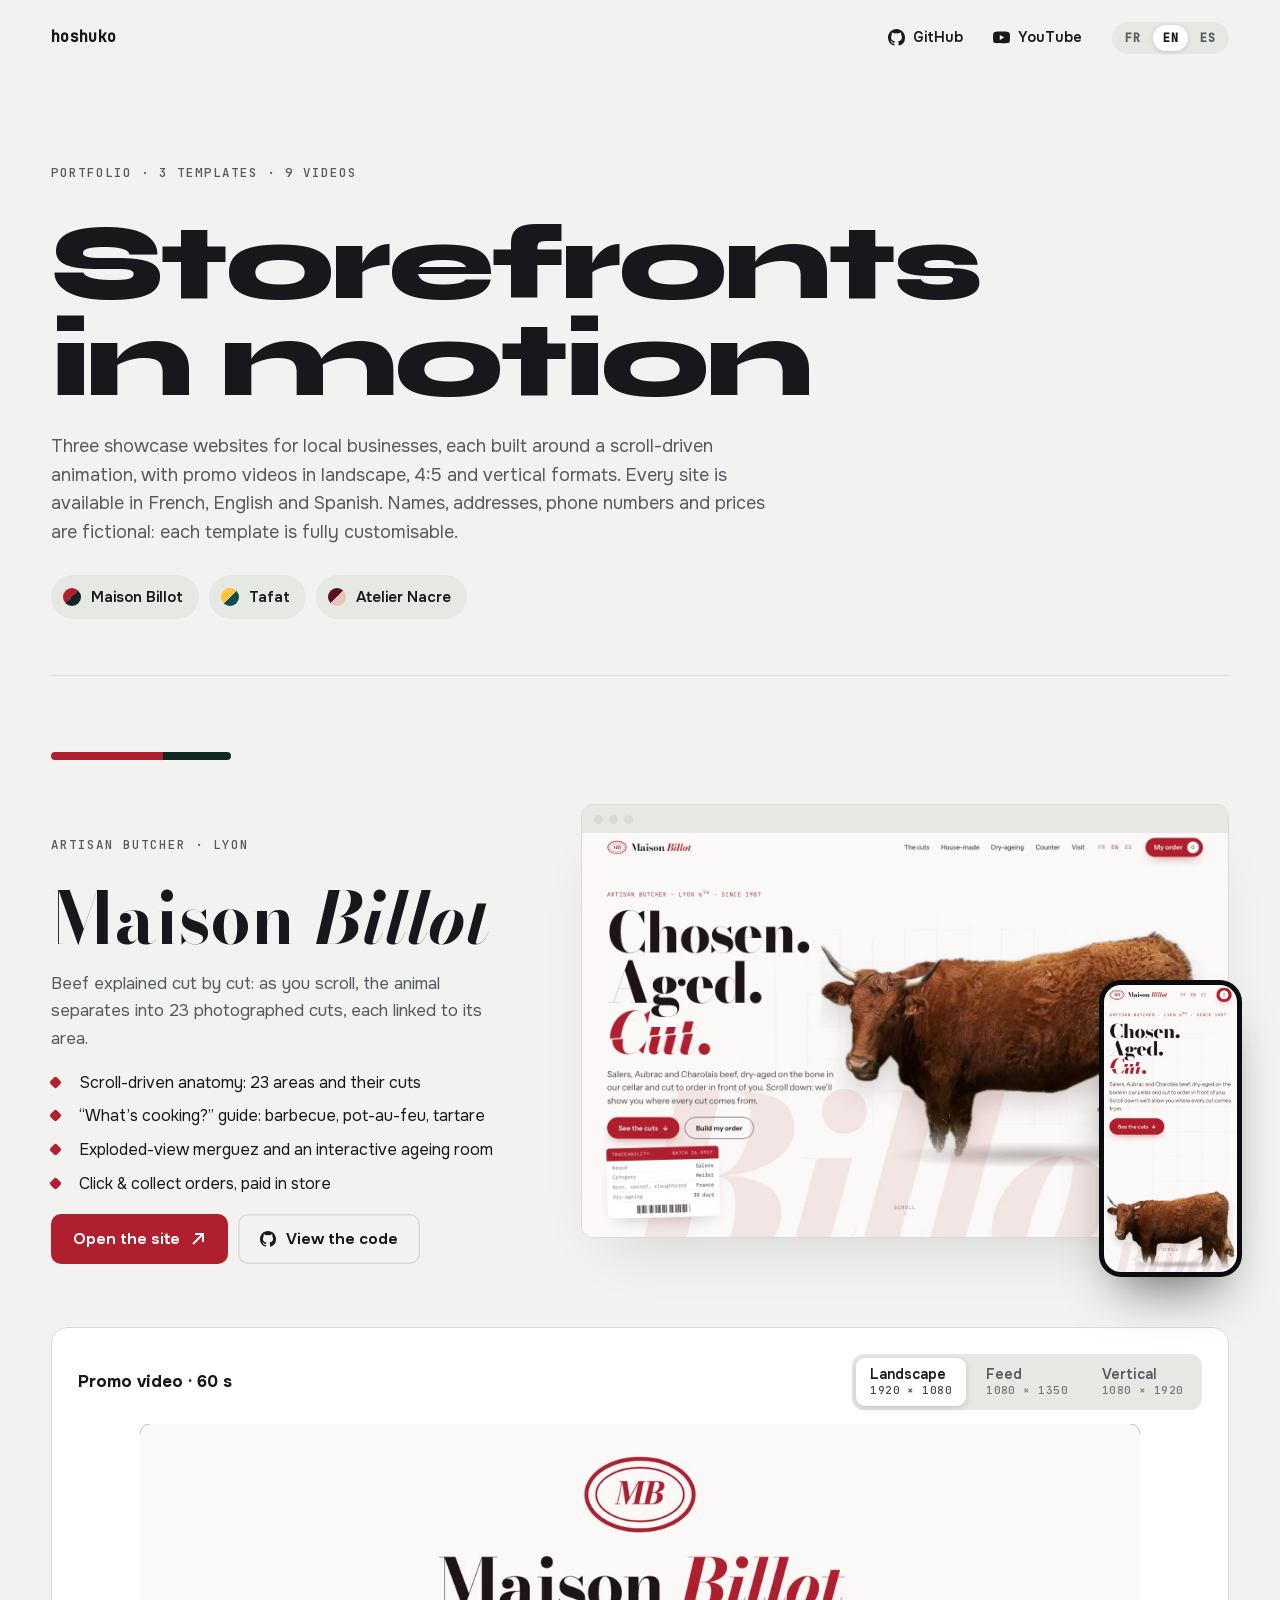
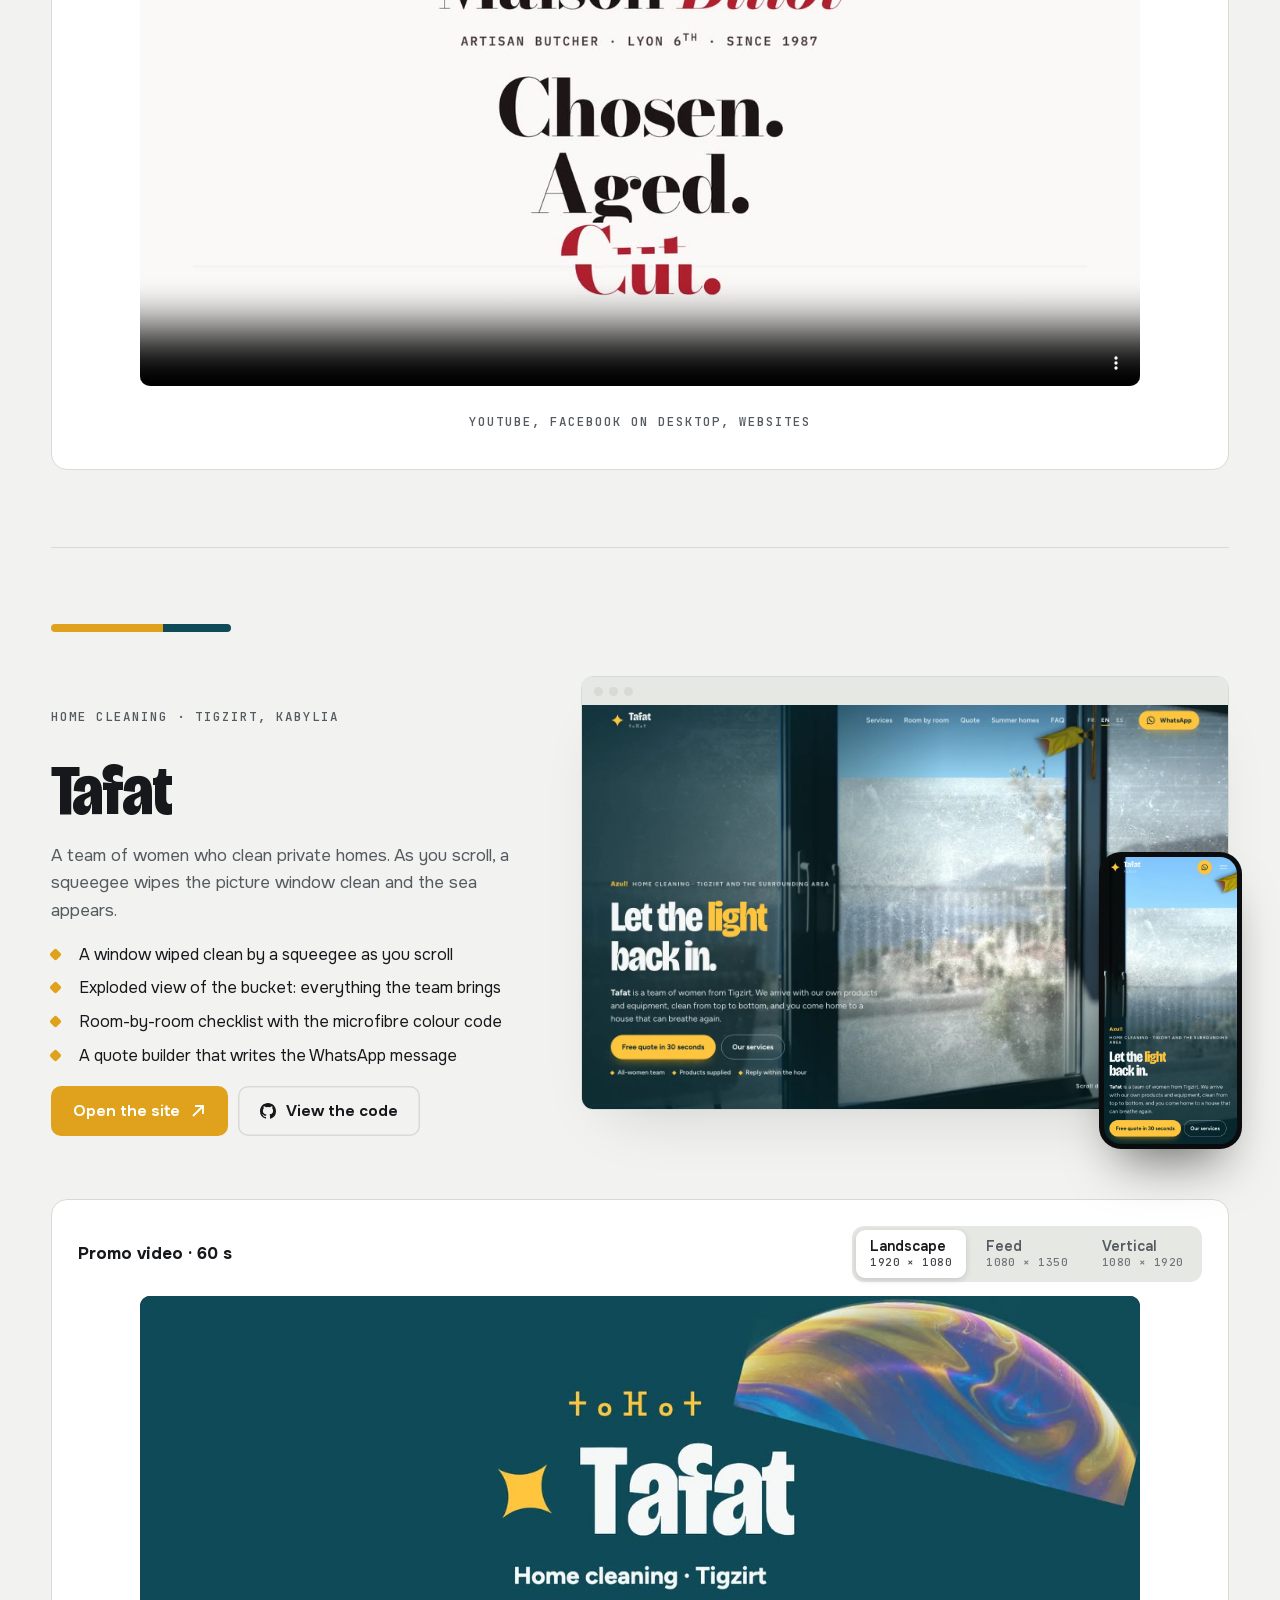
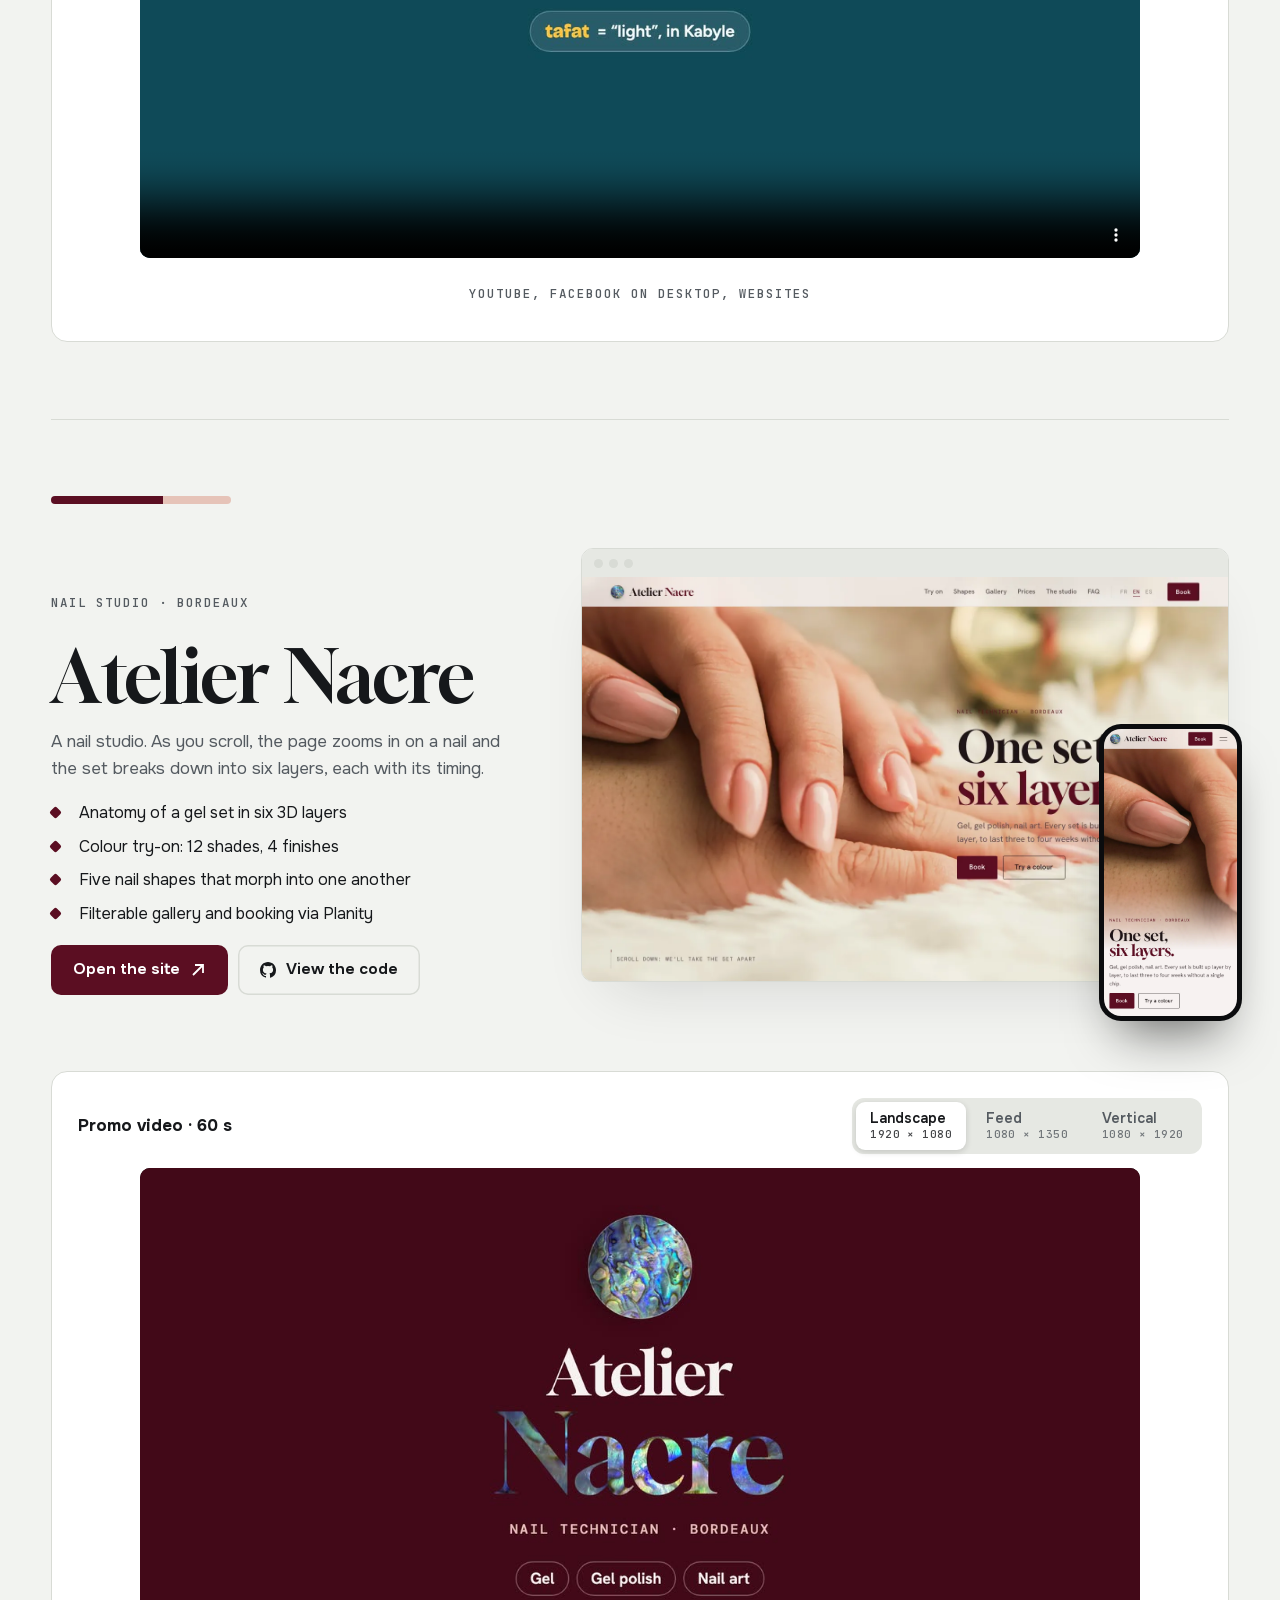
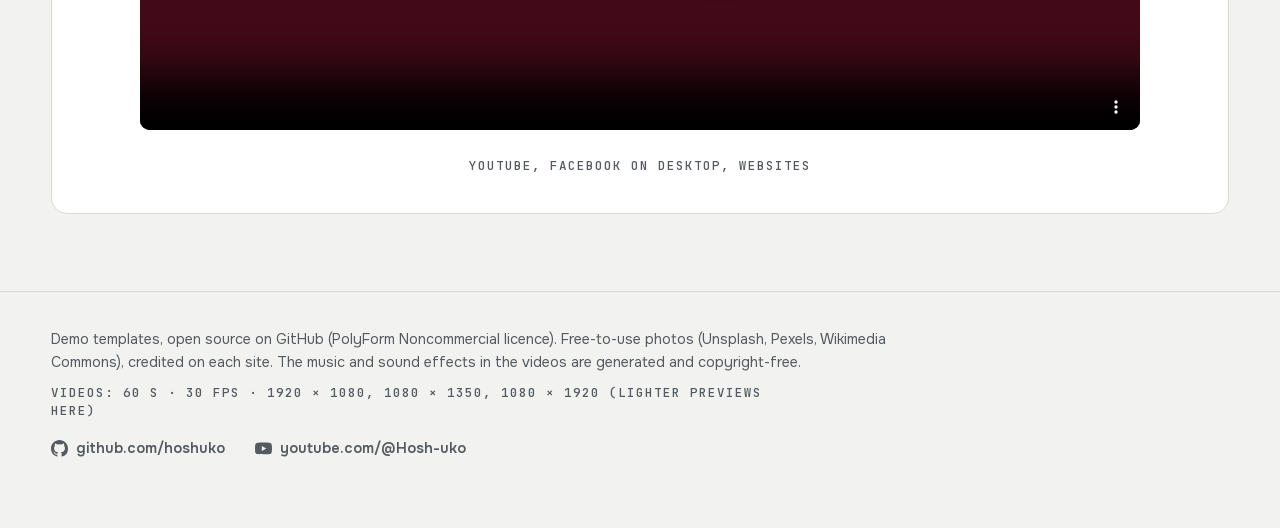
==== en.html @ bcc545f2 "Vitrines en mouvement : portfolio des trois maquettes et de leurs vidéos promo (FR, EN, ES)" ====
<!doctype html>
<html lang="en">
<head>
<meta charset="utf-8">
<meta name="viewport" content="width=device-width, initial-scale=1, viewport-fit=cover">
<meta http-equiv="Content-Security-Policy" content="default-src 'none'; script-src 'self'; style-src 'self' 'unsafe-inline'; img-src 'self' data:; font-src 'self'; media-src 'self'; connect-src 'none'; manifest-src 'self'; object-src 'none'; frame-src 'none'; worker-src 'none'; base-uri 'none'; form-action 'none'; upgrade-insecure-requests">
<meta name="referrer" content="same-origin">
<title>Storefronts in motion · Hoshuko</title>
<meta name="description" content="Three showcase website templates with scroll-driven animations, in French, English and Spanish, with their promo videos. Open source on GitHub.">
<meta name="theme-color" content="#F2F3F0">
<link rel="canonical" href="https://hoshuko.github.io/en.html">
<link rel="alternate" hreflang="fr" href="https://hoshuko.github.io/">
<link rel="alternate" hreflang="en" href="https://hoshuko.github.io/en.html">
<link rel="alternate" hreflang="es" href="https://hoshuko.github.io/es.html">
<link rel="alternate" hreflang="x-default" href="https://hoshuko.github.io/">
<meta property="og:type" content="website">
<meta property="og:site_name" content="Hoshuko">
<meta property="og:title" content="Storefronts in motion · Hoshuko">
<meta property="og:description" content="Three showcase website templates with scroll-driven animations, in French, English and Spanish, with their promo videos. Open source on GitHub.">
<meta property="og:url" content="https://hoshuko.github.io/en.html">
<meta property="og:image" content="https://hoshuko.github.io/assets/img/og-en.jpg">
<meta property="og:image:width" content="1200">
<meta property="og:image:height" content="630">
<meta property="og:locale" content="en_GB">
<meta name="twitter:card" content="summary_large_image">
<link rel="icon" href="assets/img/favicon.svg" type="image/svg+xml">
<link rel="preload" href="assets/fonts/syne-normal-latin.woff2" as="font" type="font/woff2" crossorigin>
<link rel="preload" href="assets/fonts/onest-normal-latin.woff2" as="font" type="font/woff2" crossorigin>
<link rel="stylesheet" href="assets/css/style.css">
</head>
<body>
<header class="bar wrap">
  <a class="me" href="en.html" aria-label="Hoshuko">hoshuko</a>
  <nav class="bar-links" aria-label="Links">
    <a href="https://github.com/hoshuko" rel="noopener noreferrer"><svg viewBox="0 0 16 16" aria-hidden="true"><path fill="currentColor" d="M8 0C3.58 0 0 3.58 0 8a8 8 0 0 0 5.47 7.59c.4.07.55-.17.55-.38v-1.33c-2.23.48-2.7-1.07-2.7-1.07-.36-.93-.89-1.17-.89-1.17-.73-.5.05-.49.05-.49.8.06 1.23.83 1.23.83.72 1.22 1.87.87 2.33.66.07-.52.28-.87.5-1.07-1.78-.2-3.64-.89-3.64-3.95 0-.87.31-1.59.82-2.15-.08-.2-.36-1.02.08-2.12 0 0 .67-.21 2.2.82a7.6 7.6 0 0 1 4 0c1.53-1.04 2.2-.82 2.2-.82.44 1.1.16 1.92.08 2.12.51.56.82 1.27.82 2.15 0 3.07-1.87 3.75-3.65 3.95.29.25.54.73.54 1.48v2.2c0 .21.15.46.55.38A8 8 0 0 0 16 8c0-4.42-3.58-8-8-8z"/></svg><span>GitHub</span></a>
    <a href="https://www.youtube.com/@Hosh-uko" rel="noopener noreferrer"><svg viewBox="0 0 24 24" aria-hidden="true"><path fill="currentColor" d="M23.5 6.2a3 3 0 0 0-2.1-2.1C19.5 3.6 12 3.6 12 3.6s-7.5 0-9.4.5A3 3 0 0 0 .5 6.2 31 31 0 0 0 0 12a31 31 0 0 0 .5 5.8 3 3 0 0 0 2.1 2.1c1.9.5 9.4.5 9.4.5s7.5 0 9.4-.5a3 3 0 0 0 2.1-2.1A31 31 0 0 0 24 12a31 31 0 0 0-.5-5.8zM9.6 15.6V8.4l6.3 3.6-6.3 3.6z"/></svg><span>YouTube</span></a>
  </nav>
  <nav class="lang-switch" aria-label="Language"><a href="./" hreflang="fr" lang="fr">FR</a><a href="en.html" hreflang="en" lang="en" aria-current="page">EN</a><a href="es.html" hreflang="es" lang="es">ES</a></nav>
</header>

<header class="wrap top">
  <p class="kicker">Portfolio · 3 templates · 9 videos</p>
  <h1>Storefronts in motion</h1>
  <p class="intro">Three showcase websites for local businesses, each built around a scroll-driven animation, with promo videos in landscape, 4:5 and vertical formats. Every site is available in French, English and Spanish. Names, addresses, phone numbers and prices are fictional: each template is fully customisable.</p>
  <nav class="jump" aria-label="Jump to a template">
    <a href="#billot" style="--a:#B01F2E;--b:#0F2922"><i aria-hidden="true"></i>Maison Billot</a>
    <a href="#tafat" style="--a:#FFC53D;--b:#0E4A57"><i aria-hidden="true"></i>Tafat</a>
    <a href="#nacre" style="--a:#5B0E22;--b:#E6C3B8"><i aria-hidden="true"></i>Atelier Nacre</a>
  </nav>
</header>

<main class="wrap">
  <article class="proj" id="billot" data-lang="en" style="--a:#B01F2E;--b:#0F2922" aria-labelledby="h-billot">
    <div class="band" aria-hidden="true"></div>
    <div class="proj-grid">
      <div class="proj-text">
        <p class="meta">Artisan butcher · Lyon</p>
        <h2 class="t-billot" id="h-billot"><span>Maison</span> Billot</h2>
        <p class="pitch">Beef explained cut by cut: as you scroll, the animal separates into 23 photographed cuts, each linked to its area.</p>
        <ul class="feats"><li>Scroll-driven anatomy: 23 areas and their cuts</li><li>“What’s cooking?” guide: barbecue, pot-au-feu, tartare</li><li>Exploded-view merguez and an interactive ageing room</li><li>Click &amp; collect orders, paid in store</li></ul>
        <div class="ctas">
          <a class="btn" href="maison-billot/en.html">Open the site <svg viewBox="0 0 16 16" fill="none" stroke="currentColor" stroke-width="1.8" aria-hidden="true"><path d="M5 3h8v8M13 3 3 13"/></svg></a>
          <a class="btn btn-ghost" href="https://github.com/hoshuko/maison-billot" rel="noopener noreferrer"><svg viewBox="0 0 16 16" aria-hidden="true"><path fill="currentColor" d="M8 0C3.58 0 0 3.58 0 8a8 8 0 0 0 5.47 7.59c.4.07.55-.17.55-.38v-1.33c-2.23.48-2.7-1.07-2.7-1.07-.36-.93-.89-1.17-.89-1.17-.73-.5.05-.49.05-.49.8.06 1.23.83 1.23.83.72 1.22 1.87.87 2.33.66.07-.52.28-.87.5-1.07-1.78-.2-3.64-.89-3.64-3.95 0-.87.31-1.59.82-2.15-.08-.2-.36-1.02.08-2.12 0 0 .67-.21 2.2.82a7.6 7.6 0 0 1 4 0c1.53-1.04 2.2-.82 2.2-.82.44 1.1.16 1.92.08 2.12.51.56.82 1.27.82 2.15 0 3.07-1.87 3.75-3.65 3.95.29.25.54.73.54 1.48v2.2c0 .21.15.46.55.38A8 8 0 0 0 16 8c0-4.42-3.58-8-8-8z"/></svg>View the code</a>
        </div>
      </div>
      <figure class="devices" aria-label="The site on desktop and mobile">
        <div class="browser"><div class="bar-dots" aria-hidden="true"><i></i><i></i><i></i></div><img src="assets/shots/billot-desktop-en.webp" alt="Maison Billot on desktop" loading="lazy" decoding="async" width="1440" height="900"></div>
        <div class="phone"><img src="assets/shots/billot-mobile-en.webp" alt="Maison Billot on mobile" loading="lazy" decoding="async" width="780" height="1688"></div>
      </figure>
    </div>
    <section class="video" aria-label="Promo video · 60 s">
      <div class="vhead"><b>Promo video · 60 s</b>
        <div class="vtabs" role="tablist" aria-label="Video format"><button type="button" role="tab" id="tab-billot-169" aria-selected="true" data-f="169" data-note="YouTube, Facebook on desktop, websites" data-label="Promo video for Maison Billot, landscape format">Landscape<small>1920 × 1080</small></button><button type="button" role="tab" id="tab-billot-45" aria-selected="false" data-f="45" data-note="Facebook and Instagram feeds" data-label="Promo video for Maison Billot, feed format">Feed<small>1080 × 1350</small></button><button type="button" role="tab" id="tab-billot-916" aria-selected="false" data-f="916" data-note="Reels, Stories, WhatsApp Status" data-label="Promo video for Maison Billot, vertical format">Vertical<small>1080 × 1920</small></button></div>
      </div>
      <div class="vbox" data-f="169"><video controls playsinline preload="none" poster="assets/video/billot-169-en.jpg" src="assets/video/billot-169-en.mp4" aria-label="Promo video for Maison Billot, landscape format"></video></div>
      <p class="vnote">YouTube, Facebook on desktop, websites</p>
    </section>
  </article>
  <article class="proj" id="tafat" data-lang="en" style="--a:#E0A21C;--b:#0E4A57" aria-labelledby="h-tafat">
    <div class="band" aria-hidden="true"></div>
    <div class="proj-grid">
      <div class="proj-text">
        <p class="meta">Home cleaning · Tigzirt, Kabylia</p>
        <h2 class="t-tafat" id="h-tafat">Tafat</h2>
        <p class="pitch">A team of women who clean private homes. As you scroll, a squeegee wipes the picture window clean and the sea appears.</p>
        <ul class="feats"><li>A window wiped clean by a squeegee as you scroll</li><li>Exploded view of the bucket: everything the team brings</li><li>Room-by-room checklist with the microfibre colour code</li><li>A quote builder that writes the WhatsApp message</li></ul>
        <div class="ctas">
          <a class="btn" href="tafat/en.html">Open the site <svg viewBox="0 0 16 16" fill="none" stroke="currentColor" stroke-width="1.8" aria-hidden="true"><path d="M5 3h8v8M13 3 3 13"/></svg></a>
          <a class="btn btn-ghost" href="https://github.com/hoshuko/tafat" rel="noopener noreferrer"><svg viewBox="0 0 16 16" aria-hidden="true"><path fill="currentColor" d="M8 0C3.58 0 0 3.58 0 8a8 8 0 0 0 5.47 7.59c.4.07.55-.17.55-.38v-1.33c-2.23.48-2.7-1.07-2.7-1.07-.36-.93-.89-1.17-.89-1.17-.73-.5.05-.49.05-.49.8.06 1.23.83 1.23.83.72 1.22 1.87.87 2.33.66.07-.52.28-.87.5-1.07-1.78-.2-3.64-.89-3.64-3.95 0-.87.31-1.59.82-2.15-.08-.2-.36-1.02.08-2.12 0 0 .67-.21 2.2.82a7.6 7.6 0 0 1 4 0c1.53-1.04 2.2-.82 2.2-.82.44 1.1.16 1.92.08 2.12.51.56.82 1.27.82 2.15 0 3.07-1.87 3.75-3.65 3.95.29.25.54.73.54 1.48v2.2c0 .21.15.46.55.38A8 8 0 0 0 16 8c0-4.42-3.58-8-8-8z"/></svg>View the code</a>
        </div>
      </div>
      <figure class="devices" aria-label="The site on desktop and mobile">
        <div class="browser"><div class="bar-dots" aria-hidden="true"><i></i><i></i><i></i></div><img src="assets/shots/tafat-desktop-en.webp" alt="Tafat on desktop" loading="lazy" decoding="async" width="1440" height="900"></div>
        <div class="phone"><img src="assets/shots/tafat-mobile-en.webp" alt="Tafat on mobile" loading="lazy" decoding="async" width="780" height="1688"></div>
      </figure>
    </div>
    <section class="video" aria-label="Promo video · 60 s">
      <div class="vhead"><b>Promo video · 60 s</b>
        <div class="vtabs" role="tablist" aria-label="Video format"><button type="button" role="tab" id="tab-tafat-169" aria-selected="true" data-f="169" data-note="YouTube, Facebook on desktop, websites" data-label="Promo video for Tafat, landscape format">Landscape<small>1920 × 1080</small></button><button type="button" role="tab" id="tab-tafat-45" aria-selected="false" data-f="45" data-note="Facebook and Instagram feeds" data-label="Promo video for Tafat, feed format">Feed<small>1080 × 1350</small></button><button type="button" role="tab" id="tab-tafat-916" aria-selected="false" data-f="916" data-note="Reels, Stories, WhatsApp Status" data-label="Promo video for Tafat, vertical format">Vertical<small>1080 × 1920</small></button></div>
      </div>
      <div class="vbox" data-f="169"><video controls playsinline preload="none" poster="assets/video/tafat-169-en.jpg" src="assets/video/tafat-169-en.mp4" aria-label="Promo video for Tafat, landscape format"></video></div>
      <p class="vnote">YouTube, Facebook on desktop, websites</p>
    </section>
  </article>
  <article class="proj" id="nacre" data-lang="en" style="--a:#5B0E22;--b:#E6C3B8" aria-labelledby="h-nacre">
    <div class="band" aria-hidden="true"></div>
    <div class="proj-grid">
      <div class="proj-text">
        <p class="meta">Nail studio · Bordeaux</p>
        <h2 class="t-nacre" id="h-nacre">Atelier Nacre</h2>
        <p class="pitch">A nail studio. As you scroll, the page zooms in on a nail and the set breaks down into six layers, each with its timing.</p>
        <ul class="feats"><li>Anatomy of a gel set in six 3D layers</li><li>Colour try-on: 12 shades, 4 finishes</li><li>Five nail shapes that morph into one another</li><li>Filterable gallery and booking via Planity</li></ul>
        <div class="ctas">
          <a class="btn" href="atelier-nacre/en.html">Open the site <svg viewBox="0 0 16 16" fill="none" stroke="currentColor" stroke-width="1.8" aria-hidden="true"><path d="M5 3h8v8M13 3 3 13"/></svg></a>
          <a class="btn btn-ghost" href="https://github.com/hoshuko/atelier-nacre" rel="noopener noreferrer"><svg viewBox="0 0 16 16" aria-hidden="true"><path fill="currentColor" d="M8 0C3.58 0 0 3.58 0 8a8 8 0 0 0 5.47 7.59c.4.07.55-.17.55-.38v-1.33c-2.23.48-2.7-1.07-2.7-1.07-.36-.93-.89-1.17-.89-1.17-.73-.5.05-.49.05-.49.8.06 1.23.83 1.23.83.72 1.22 1.87.87 2.33.66.07-.52.28-.87.5-1.07-1.78-.2-3.64-.89-3.64-3.95 0-.87.31-1.59.82-2.15-.08-.2-.36-1.02.08-2.12 0 0 .67-.21 2.2.82a7.6 7.6 0 0 1 4 0c1.53-1.04 2.2-.82 2.2-.82.44 1.1.16 1.92.08 2.12.51.56.82 1.27.82 2.15 0 3.07-1.87 3.75-3.65 3.95.29.25.54.73.54 1.48v2.2c0 .21.15.46.55.38A8 8 0 0 0 16 8c0-4.42-3.58-8-8-8z"/></svg>View the code</a>
        </div>
      </div>
      <figure class="devices" aria-label="The site on desktop and mobile">
        <div class="browser"><div class="bar-dots" aria-hidden="true"><i></i><i></i><i></i></div><img src="assets/shots/nacre-desktop-en.webp" alt="Atelier Nacre on desktop" loading="lazy" decoding="async" width="1440" height="900"></div>
        <div class="phone"><img src="assets/shots/nacre-mobile-en.webp" alt="Atelier Nacre on mobile" loading="lazy" decoding="async" width="780" height="1688"></div>
      </figure>
    </div>
    <section class="video" aria-label="Promo video · 60 s">
      <div class="vhead"><b>Promo video · 60 s</b>
        <div class="vtabs" role="tablist" aria-label="Video format"><button type="button" role="tab" id="tab-nacre-169" aria-selected="true" data-f="169" data-note="YouTube, Facebook on desktop, websites" data-label="Promo video for Atelier Nacre, landscape format">Landscape<small>1920 × 1080</small></button><button type="button" role="tab" id="tab-nacre-45" aria-selected="false" data-f="45" data-note="Facebook and Instagram feeds" data-label="Promo video for Atelier Nacre, feed format">Feed<small>1080 × 1350</small></button><button type="button" role="tab" id="tab-nacre-916" aria-selected="false" data-f="916" data-note="Reels, Stories, WhatsApp Status" data-label="Promo video for Atelier Nacre, vertical format">Vertical<small>1080 × 1920</small></button></div>
      </div>
      <div class="vbox" data-f="169"><video controls playsinline preload="none" poster="assets/video/nacre-169-en.jpg" src="assets/video/nacre-169-en.mp4" aria-label="Promo video for Atelier Nacre, landscape format"></video></div>
      <p class="vnote">YouTube, Facebook on desktop, websites</p>
    </section>
  </article>
</main>

<footer class="wrap">
  <p>Demo templates, open source on GitHub (PolyForm Noncommercial licence). Free-to-use photos (Unsplash, Pexels, Wikimedia Commons), credited on each site. The music and sound effects in the videos are generated and copyright-free.</p>
  <p class="spec">Videos: 60 s · 30 fps · 1920 × 1080, 1080 × 1350, 1080 × 1920 (lighter previews here)</p>
  <p class="foot-links"><a href="https://github.com/hoshuko" rel="noopener noreferrer"><svg viewBox="0 0 16 16" aria-hidden="true"><path fill="currentColor" d="M8 0C3.58 0 0 3.58 0 8a8 8 0 0 0 5.47 7.59c.4.07.55-.17.55-.38v-1.33c-2.23.48-2.7-1.07-2.7-1.07-.36-.93-.89-1.17-.89-1.17-.73-.5.05-.49.05-.49.8.06 1.23.83 1.23.83.72 1.22 1.87.87 2.33.66.07-.52.28-.87.5-1.07-1.78-.2-3.64-.89-3.64-3.95 0-.87.31-1.59.82-2.15-.08-.2-.36-1.02.08-2.12 0 0 .67-.21 2.2.82a7.6 7.6 0 0 1 4 0c1.53-1.04 2.2-.82 2.2-.82.44 1.1.16 1.92.08 2.12.51.56.82 1.27.82 2.15 0 3.07-1.87 3.75-3.65 3.95.29.25.54.73.54 1.48v2.2c0 .21.15.46.55.38A8 8 0 0 0 16 8c0-4.42-3.58-8-8-8z"/></svg>github.com/hoshuko</a><a href="https://www.youtube.com/@Hosh-uko" rel="noopener noreferrer"><svg viewBox="0 0 24 24" aria-hidden="true"><path fill="currentColor" d="M23.5 6.2a3 3 0 0 0-2.1-2.1C19.5 3.6 12 3.6 12 3.6s-7.5 0-9.4.5A3 3 0 0 0 .5 6.2 31 31 0 0 0 0 12a31 31 0 0 0 .5 5.8 3 3 0 0 0 2.1 2.1c1.9.5 9.4.5 9.4.5s7.5 0 9.4-.5a3 3 0 0 0 2.1-2.1A31 31 0 0 0 24 12a31 31 0 0 0-.5-5.8zM9.6 15.6V8.4l6.3 3.6-6.3 3.6z"/></svg>youtube.com/@Hosh-uko</a></p>
</footer>
<script src="assets/js/portfolio.js"></script>
</body>
</html>
---- assets/css/style.css ----
/* Vitrines en mouvement · feuille de style */
/* latin-ext */
@font-face {
  font-family: 'Bodoni Moda';
  font-style: italic;
  font-weight: 700;
  font-display: swap;
  src: url(../fonts/bodoni-moda-italic-latin-ext.woff2) format('woff2');
  unicode-range: U+0100-02BA, U+02BD-02C5, U+02C7-02CC, U+02CE-02D7, U+02DD-02FF, U+0304, U+0308, U+0329, U+1D00-1DBF, U+1E00-1E9F, U+1EF2-1EFF, U+2020, U+20A0-20AB, U+20AD-20C0, U+2113, U+2C60-2C7F, U+A720-A7FF;
}
/* latin */
@font-face {
  font-family: 'Bodoni Moda';
  font-style: italic;
  font-weight: 700;
  font-display: swap;
  src: url(../fonts/bodoni-moda-italic-latin.woff2) format('woff2');
  unicode-range: U+0000-00FF, U+0131, U+0152-0153, U+02BB-02BC, U+02C6, U+02DA, U+02DC, U+0304, U+0308, U+0329, U+2000-206F, U+20AC, U+2122, U+2191, U+2193, U+2212, U+2215, U+FEFF, U+FFFD;
}
/* latin-ext */
@font-face {
  font-family: 'Bodoni Moda';
  font-style: normal;
  font-weight: 700;
  font-display: swap;
  src: url(../fonts/bodoni-moda-normal-latin-ext.woff2) format('woff2');
  unicode-range: U+0100-02BA, U+02BD-02C5, U+02C7-02CC, U+02CE-02D7, U+02DD-02FF, U+0304, U+0308, U+0329, U+1D00-1DBF, U+1E00-1E9F, U+1EF2-1EFF, U+2020, U+20A0-20AB, U+20AD-20C0, U+2113, U+2C60-2C7F, U+A720-A7FF;
}
/* latin */
@font-face {
  font-family: 'Bodoni Moda';
  font-style: normal;
  font-weight: 700;
  font-display: swap;
  src: url(../fonts/bodoni-moda-normal-latin.woff2) format('woff2');
  unicode-range: U+0000-00FF, U+0131, U+0152-0153, U+02BB-02BC, U+02C6, U+02DA, U+02DC, U+0304, U+0308, U+0329, U+2000-206F, U+20AC, U+2122, U+2191, U+2193, U+2212, U+2215, U+FEFF, U+FFFD;
}
/* latin-ext */
@font-face {
  font-family: 'Bricolage Grotesque';
  font-style: normal;
  font-weight: 800;
  font-stretch: 75% 100%;
  font-display: swap;
  src: url(../fonts/bricolage-grotesque-normal-latin-ext.woff2) format('woff2');
  unicode-range: U+0100-02BA, U+02BD-02C5, U+02C7-02CC, U+02CE-02D7, U+02DD-02FF, U+0304, U+0308, U+0329, U+1D00-1DBF, U+1E00-1E9F, U+1EF2-1EFF, U+2020, U+20A0-20AB, U+20AD-20C0, U+2113, U+2C60-2C7F, U+A720-A7FF;
}
/* latin */
@font-face {
  font-family: 'Bricolage Grotesque';
  font-style: normal;
  font-weight: 800;
  font-stretch: 75% 100%;
  font-display: swap;
  src: url(../fonts/bricolage-grotesque-normal-latin.woff2) format('woff2');
  unicode-range: U+0000-00FF, U+0131, U+0152-0153, U+02BB-02BC, U+02C6, U+02DA, U+02DC, U+0304, U+0308, U+0329, U+2000-206F, U+20AC, U+2122, U+2191, U+2193, U+2212, U+2215, U+FEFF, U+FFFD;
}
/* latin-ext */
@font-face {
  font-family: 'Gloock';
  font-style: normal;
  font-weight: 400;
  font-display: swap;
  src: url(../fonts/gloock-normal-latin-ext.woff2) format('woff2');
  unicode-range: U+0100-02BA, U+02BD-02C5, U+02C7-02CC, U+02CE-02D7, U+02DD-02FF, U+0304, U+0308, U+0329, U+1D00-1DBF, U+1E00-1E9F, U+1EF2-1EFF, U+2020, U+20A0-20AB, U+20AD-20C0, U+2113, U+2C60-2C7F, U+A720-A7FF;
}
/* latin */
@font-face {
  font-family: 'Gloock';
  font-style: normal;
  font-weight: 400;
  font-display: swap;
  src: url(../fonts/gloock-normal-latin.woff2) format('woff2');
  unicode-range: U+0000-00FF, U+0131, U+0152-0153, U+02BB-02BC, U+02C6, U+02DA, U+02DC, U+0304, U+0308, U+0329, U+2000-206F, U+20AC, U+2122, U+2191, U+2193, U+2212, U+2215, U+FEFF, U+FFFD;
}
/* latin-ext */
@font-face {
  font-family: 'JetBrains Mono';
  font-style: normal;
  font-weight: 400;
  font-display: swap;
  src: url(../fonts/jetbrains-mono-normal-latin-ext.woff2) format('woff2');
  unicode-range: U+0100-02BA, U+02BD-02C5, U+02C7-02CC, U+02CE-02D7, U+02DD-02FF, U+0304, U+0308, U+0329, U+1D00-1DBF, U+1E00-1E9F, U+1EF2-1EFF, U+2020, U+20A0-20AB, U+20AD-20C0, U+2113, U+2C60-2C7F, U+A720-A7FF;
}
/* latin */
@font-face {
  font-family: 'JetBrains Mono';
  font-style: normal;
  font-weight: 400;
  font-display: swap;
  src: url(../fonts/jetbrains-mono-normal-latin.woff2) format('woff2');
  unicode-range: U+0000-00FF, U+0131, U+0152-0153, U+02BB-02BC, U+02C6, U+02DA, U+02DC, U+0304, U+0308, U+0329, U+2000-206F, U+20AC, U+2122, U+2191, U+2193, U+2212, U+2215, U+FEFF, U+FFFD;
}
/* latin-ext */
@font-face {
  font-family: 'JetBrains Mono';
  font-style: normal;
  font-weight: 500;
  font-display: swap;
  src: url(../fonts/jetbrains-mono-normal-latin-ext.woff2) format('woff2');
  unicode-range: U+0100-02BA, U+02BD-02C5, U+02C7-02CC, U+02CE-02D7, U+02DD-02FF, U+0304, U+0308, U+0329, U+1D00-1DBF, U+1E00-1E9F, U+1EF2-1EFF, U+2020, U+20A0-20AB, U+20AD-20C0, U+2113, U+2C60-2C7F, U+A720-A7FF;
}
/* latin */
@font-face {
  font-family: 'JetBrains Mono';
  font-style: normal;
  font-weight: 500;
  font-display: swap;
  src: url(../fonts/jetbrains-mono-normal-latin.woff2) format('woff2');
  unicode-range: U+0000-00FF, U+0131, U+0152-0153, U+02BB-02BC, U+02C6, U+02DA, U+02DC, U+0304, U+0308, U+0329, U+2000-206F, U+20AC, U+2122, U+2191, U+2193, U+2212, U+2215, U+FEFF, U+FFFD;
}
/* latin-ext */
@font-face {
  font-family: 'Onest';
  font-style: normal;
  font-weight: 400 700;
  font-display: swap;
  src: url(../fonts/onest-normal-latin-ext.woff2) format('woff2');
  unicode-range: U+0100-02BA, U+02BD-02C5, U+02C7-02CC, U+02CE-02D7, U+02DD-02FF, U+0304, U+0308, U+0329, U+1D00-1DBF, U+1E00-1E9F, U+1EF2-1EFF, U+2020, U+20A0-20AB, U+20AD-20C0, U+2113, U+2C60-2C7F, U+A720-A7FF;
}
/* latin */
@font-face {
  font-family: 'Onest';
  font-style: normal;
  font-weight: 400 700;
  font-display: swap;
  src: url(../fonts/onest-normal-latin.woff2) format('woff2');
  unicode-range: U+0000-00FF, U+0131, U+0152-0153, U+02BB-02BC, U+02C6, U+02DA, U+02DC, U+0304, U+0308, U+0329, U+2000-206F, U+20AC, U+2122, U+2191, U+2193, U+2212, U+2215, U+FEFF, U+FFFD;
}
/* latin-ext */
@font-face {
  font-family: 'Syne';
  font-style: normal;
  font-weight: 700 800;
  font-display: swap;
  src: url(../fonts/syne-normal-latin-ext.woff2) format('woff2');
  unicode-range: U+0100-02BA, U+02BD-02C5, U+02C7-02CC, U+02CE-02D7, U+02DD-02FF, U+0304, U+0308, U+0329, U+1D00-1DBF, U+1E00-1E9F, U+1EF2-1EFF, U+2020, U+20A0-20AB, U+20AD-20C0, U+2113, U+2C60-2C7F, U+A720-A7FF;
}
/* latin */
@font-face {
  font-family: 'Syne';
  font-style: normal;
  font-weight: 700 800;
  font-display: swap;
  src: url(../fonts/syne-normal-latin.woff2) format('woff2');
  unicode-range: U+0000-00FF, U+0131, U+0152-0153, U+02BB-02BC, U+02C6, U+02DA, U+02DC, U+0304, U+0308, U+0329, U+2000-206F, U+20AC, U+2122, U+2191, U+2193, U+2212, U+2215, U+FEFF, U+FFFD;
}
:root {
  color-scheme: light;
  --paper: #F2F3F0;
  --card: #FFFFFF;
  --ink: #16181B;
  --ink-2: #545A60;
  --line: #D8DBD5;
  --chip: #E6E8E3;
  --shadow: rgba(22, 24, 27, .16);
  --display: 'Syne', 'Arial Black', sans-serif;
  --sans: 'Onest', 'Helvetica Neue', Arial, sans-serif;
  --mono: 'JetBrains Mono', ui-monospace, Menlo, monospace;
  --gut: clamp(16px, 4vw, 56px);
}
@media (prefers-color-scheme: dark) {
  :root:not([data-theme="light"]) { color-scheme: dark; --paper: #111315; --card: #1A1D20; --ink: #ECEDEA; --ink-2: #A3A8AD; --line: #2B2F33; --chip: #23272B; --shadow: rgba(0, 0, 0, .5); }
}
:root[data-theme="dark"] { color-scheme: dark; --paper: #111315; --card: #1A1D20; --ink: #ECEDEA; --ink-2: #A3A8AD; --line: #2B2F33; --chip: #23272B; --shadow: rgba(0, 0, 0, .5); }
* { box-sizing: border-box; }
body { margin: 0; background: var(--paper); color: var(--ink); font: 400 17px/1.6 var(--sans); -webkit-font-smoothing: antialiased; }
.wrap { max-width: 1280px; margin: 0 auto; padding-inline: var(--gut); }
a { color: inherit; }
:focus-visible { outline: 2px solid var(--ink); outline-offset: 3px; border-radius: 4px; }
.kicker, .meta, .vnote, .spec { font: 500 12.5px/1.4 var(--mono); letter-spacing: .08em; text-transform: uppercase; color: var(--ink-2); }

/* Barre du haut */
.bar { display: flex; align-items: center; gap: 18px; padding-block: 18px; }
.me { font: 600 15px/1 var(--mono); letter-spacing: .02em; text-decoration: none; margin-right: auto; }
.bar-links { display: flex; gap: 6px; }
.bar-links a, .foot-links a { display: inline-flex; align-items: center; gap: 8px; text-decoration: none; font-weight: 600; font-size: 14.5px; padding: 8px 12px; border-radius: 999px; }
.bar-links a:hover, .foot-links a:hover { background: var(--chip); }
.bar-links svg, .foot-links svg, .btn-ghost svg { width: 17px; height: 17px; }
.lang-switch { display: flex; gap: 2px; padding: 3px; border-radius: 999px; background: var(--chip); }
.lang-switch a { font: 600 12px/1 var(--mono); letter-spacing: .06em; text-decoration: none; color: var(--ink-2); padding: 7px 10px; border-radius: 999px; }
.lang-switch a:hover { color: var(--ink); }
.lang-switch a[aria-current="page"] { background: var(--card); color: var(--ink); box-shadow: 0 1px 4px var(--shadow); }

/* En-tête */
.top { padding-block: clamp(28px, 6vw, 80px) clamp(32px, 5vw, 56px); display: grid; gap: 22px; }
.top > * { min-width: 0; }
.top h1 { margin: 0; font: 800 clamp(30px, 8.4vw, 120px)/.9 var(--display); letter-spacing: -.035em; text-wrap: balance; overflow-wrap: break-word; }
.intro { max-width: 60ch; margin: 0; font-size: clamp(17px, 1.4vw, 19px); color: var(--ink-2); }
.jump { display: flex; flex-wrap: wrap; gap: 10px; margin-top: 6px; }
.jump a { display: inline-flex; align-items: center; gap: 10px; padding: 10px 16px 10px 12px; border-radius: 999px; background: var(--chip); text-decoration: none; font-weight: 600; font-size: 15px; }
.jump a i { width: 18px; height: 18px; border-radius: 50%; background: linear-gradient(135deg, var(--a) 50%, var(--b) 50%); }
.jump a:hover { background: var(--line); }

/* Projets */
.proj { border-top: 1px solid var(--line); padding-block: clamp(40px, 6vw, 80px); display: grid; gap: clamp(28px, 4vw, 44px); scroll-margin-top: 10px; }
.band { height: 8px; border-radius: 4px; background: linear-gradient(90deg, var(--a) 0 62%, var(--b) 62% 100%); max-width: 180px; }
.proj-grid { display: grid; grid-template-columns: minmax(0, .9fr) minmax(0, 1.25fr); gap: clamp(28px, 5vw, 72px); align-items: center; }
.proj-text { display: grid; gap: 18px; align-content: start; }
.proj h2 { margin: 0; font-size: clamp(44px, 5.6vw, 76px); line-height: .95; font-weight: 400; }
.t-billot { font-family: 'Bodoni Moda', Georgia, serif; font-weight: 700; font-style: italic; }
.t-billot span { font-style: normal; }
.t-tafat { font-family: 'Bricolage Grotesque', sans-serif; font-weight: 800; font-variation-settings: 'wdth' 80, 'opsz' 96; letter-spacing: -.03em; }
.t-nacre { font-family: 'Gloock', Georgia, serif; }
.pitch { margin: 0; color: var(--ink-2); max-width: 52ch; }
.feats { margin: 0; padding: 0; list-style: none; display: grid; gap: 8px; }
.feats li { display: grid; grid-template-columns: 18px 1fr; gap: 10px; align-items: baseline; font-size: 16px; }
.feats li::before { content: ''; width: 9px; height: 9px; border-radius: 2px; background: var(--a); transform: translateY(-1px) rotate(45deg); }
.btn { display: inline-flex; align-items: center; gap: 10px; height: 50px; padding: 0 22px; border-radius: 10px; background: var(--a); color: #fff; text-decoration: none; font-weight: 650; font-size: 15.5px; justify-self: start; transition: filter .2s; }
.btn:hover { filter: brightness(1.12); }
.btn svg { width: 16px; height: 16px; flex: none; }
.ctas { display: flex; flex-wrap: wrap; gap: 10px; }
.btn-ghost { background: transparent; color: var(--ink); box-shadow: inset 0 0 0 1.5px var(--line); }
.btn-ghost:hover { filter: none; box-shadow: inset 0 0 0 1.5px var(--ink-2); }

/* Écrans */
.devices { position: relative; margin: 0 0 7% 0; }
.browser { border-radius: 12px; overflow: hidden; background: var(--card); border: 1px solid var(--line); box-shadow: 0 30px 60px -30px var(--shadow); }
.browser .bar-dots { display: flex; gap: 6px; align-items: center; height: 28px; padding: 0 12px; background: var(--chip); }
.browser .bar-dots i { width: 9px; height: 9px; border-radius: 50%; background: var(--line); }
.browser img { display: block; width: 100%; height: auto; aspect-ratio: 1440 / 900; object-fit: cover; }
.phone { position: absolute; right: -2%; bottom: -9%; width: 22%; min-width: 96px; padding: 5px; border-radius: 22px; background: #0B0C0E; box-shadow: 0 30px 50px -20px rgba(0, 0, 0, .55); }
.phone img { display: block; width: 100%; height: auto; aspect-ratio: 390 / 844; object-fit: cover; border-radius: 17px; }
.dev-legend { display: flex; gap: 18px; margin-top: 10px; }

/* Vidéo */
.video { display: grid; gap: 14px; justify-items: center; background: var(--card); border: 1px solid var(--line); border-radius: 16px; padding: clamp(14px, 2.4vw, 26px); }
.vhead { display: flex; flex-wrap: wrap; gap: 12px 20px; justify-content: space-between; align-items: center; width: 100%; }
.vhead b { font-size: 17px; }
.vtabs { display: inline-flex; flex-wrap: wrap; gap: 6px; padding: 4px; border-radius: 12px; background: var(--chip); }
.vtabs button { border: 0; background: transparent; padding: 9px 14px; border-radius: 9px; font: 600 14px/1.1 var(--sans); color: var(--ink-2); cursor: pointer; text-align: left; }
.vtabs button small { display: block; font: 500 11px/1.3 var(--mono); letter-spacing: .04em; opacity: .8; }
.vtabs button[aria-selected="true"] { background: var(--card); color: var(--ink); box-shadow: 0 2px 6px var(--shadow); }
.vbox { width: 100%; max-width: 100%; background: #000; border-radius: 10px; overflow: hidden; }
.vbox video { display: block; width: 100%; height: 100%; background: #000; }
.vbox[data-f="169"] { max-width: 1000px; aspect-ratio: 16 / 9; }
.vbox[data-f="45"] { max-width: 480px; aspect-ratio: 4 / 5; }
.vbox[data-f="916"] { max-width: 380px; aspect-ratio: 9 / 16; }
.vnote { text-align: center; }

footer { border-top: 1px solid var(--line); padding-block: 36px 60px; display: grid; gap: 10px; color: var(--ink-2); font-size: 14.5px; }
footer p { margin: 0; max-width: 90ch; }
.foot-links { display: flex; flex-wrap: wrap; gap: 6px; margin-left: -12px !important; }

@media (max-width: 560px) {
  .top h1 { font-size: 8.9vw; }
}
@media (max-width: 820px) {
  .bar-links span { display: none; }
  .bar-links a { padding: 9px; }
  .proj-grid { grid-template-columns: 1fr; }
  .devices { margin: 0 4% 12% 0; }
  .phone { width: 28%; }
}
@media (prefers-reduced-motion: reduce) { * { scroll-behavior: auto !important; } }
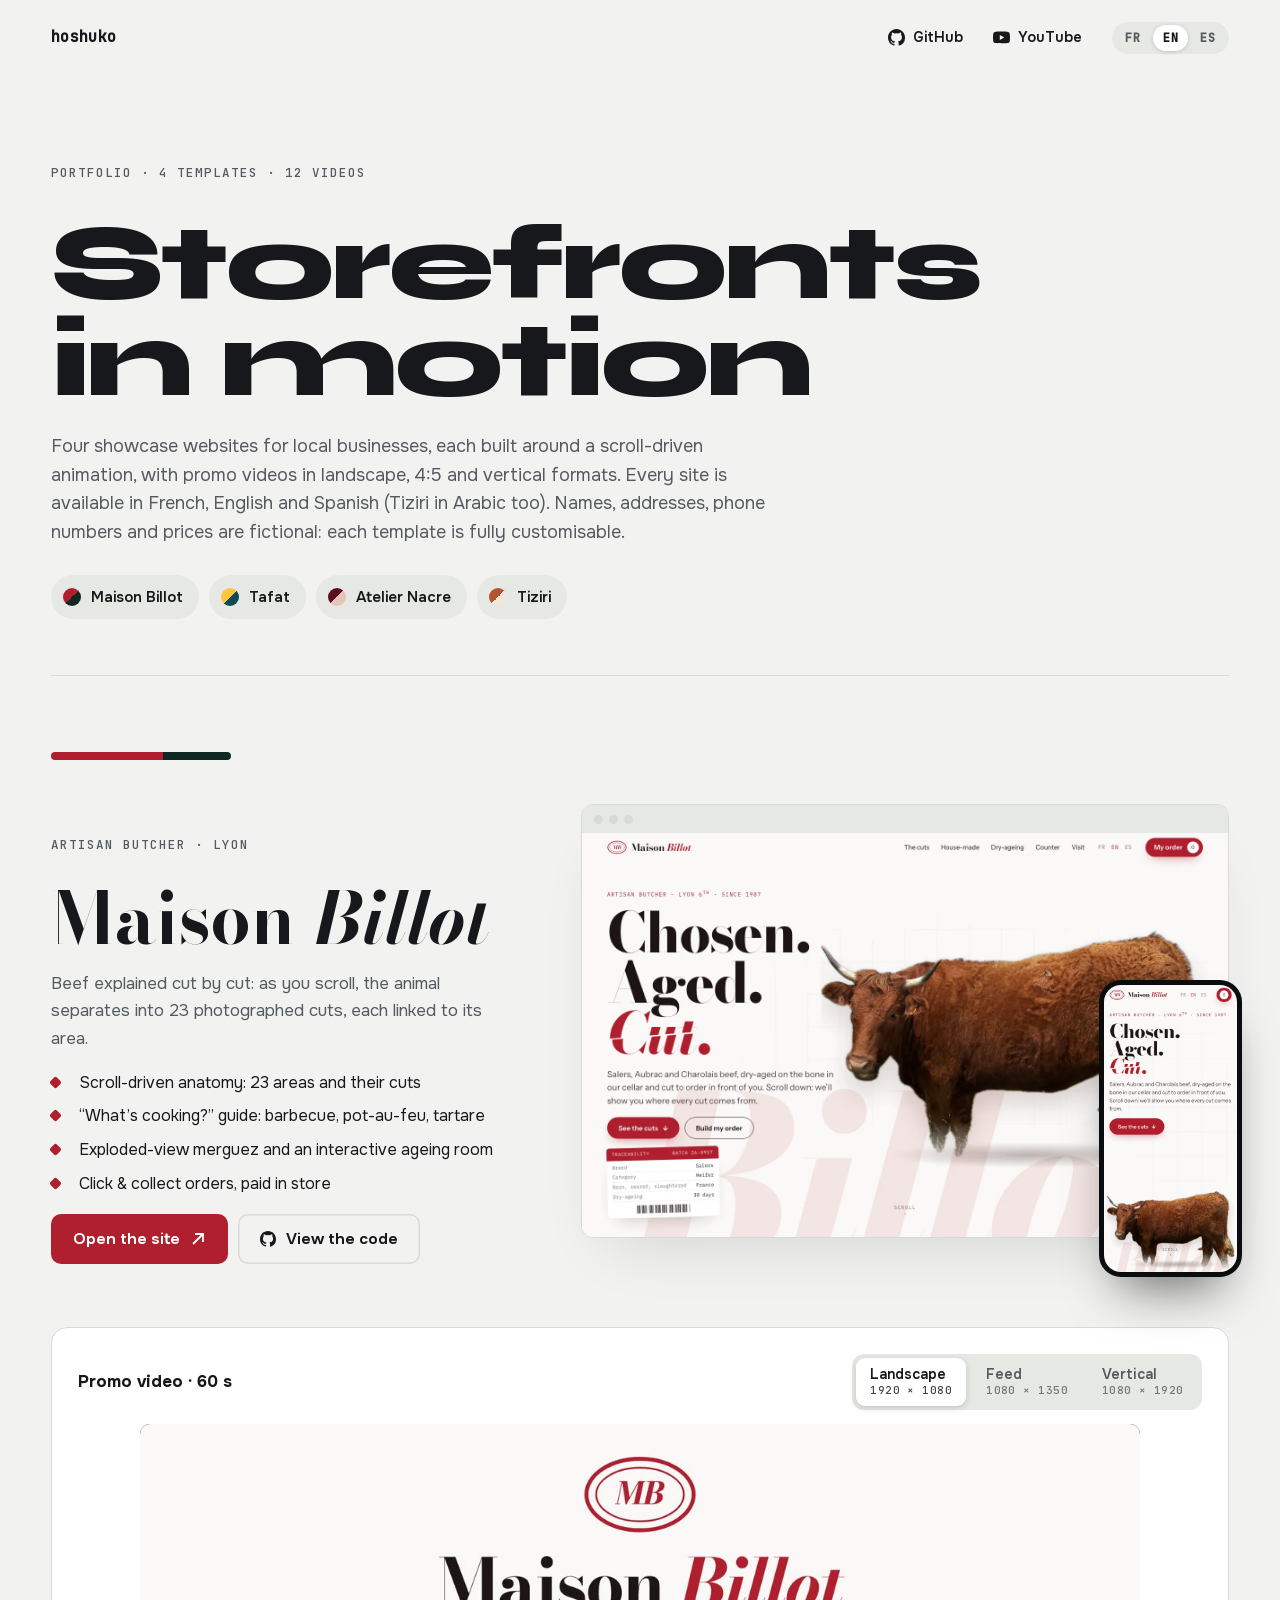
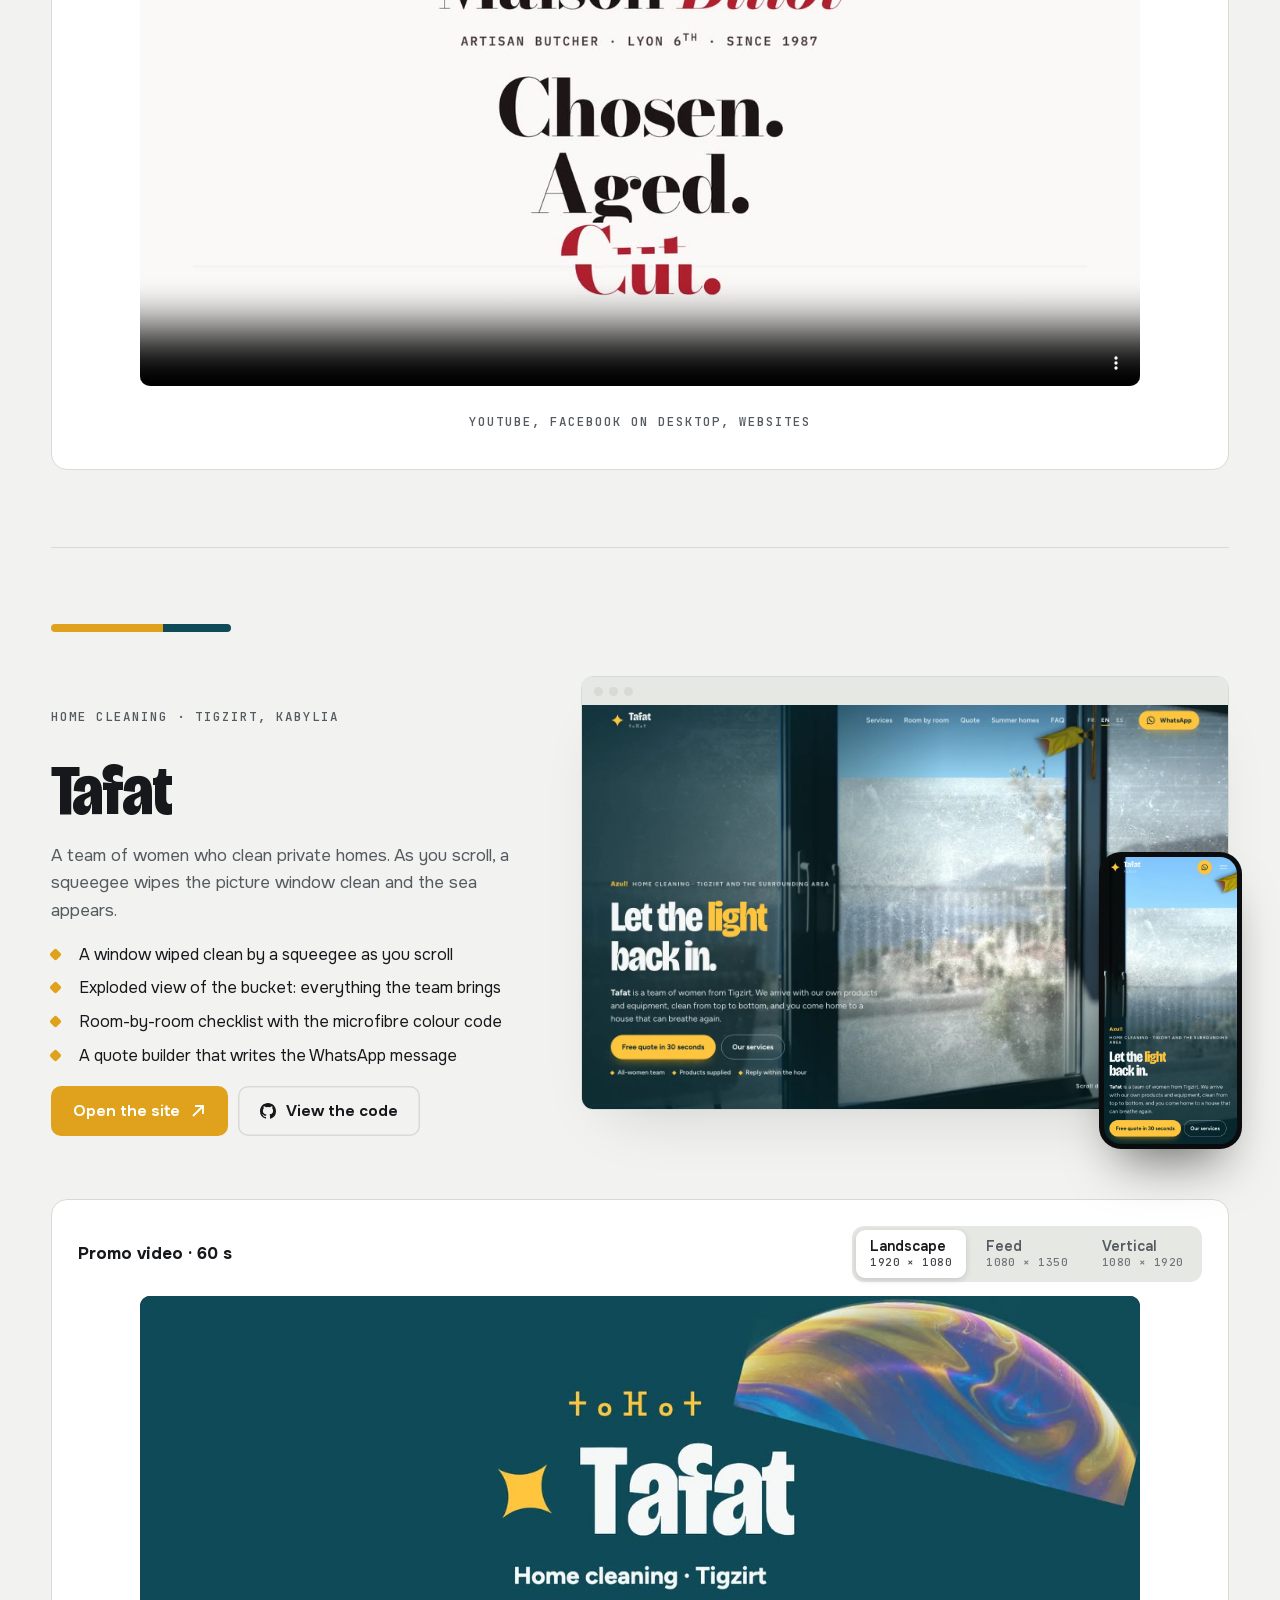
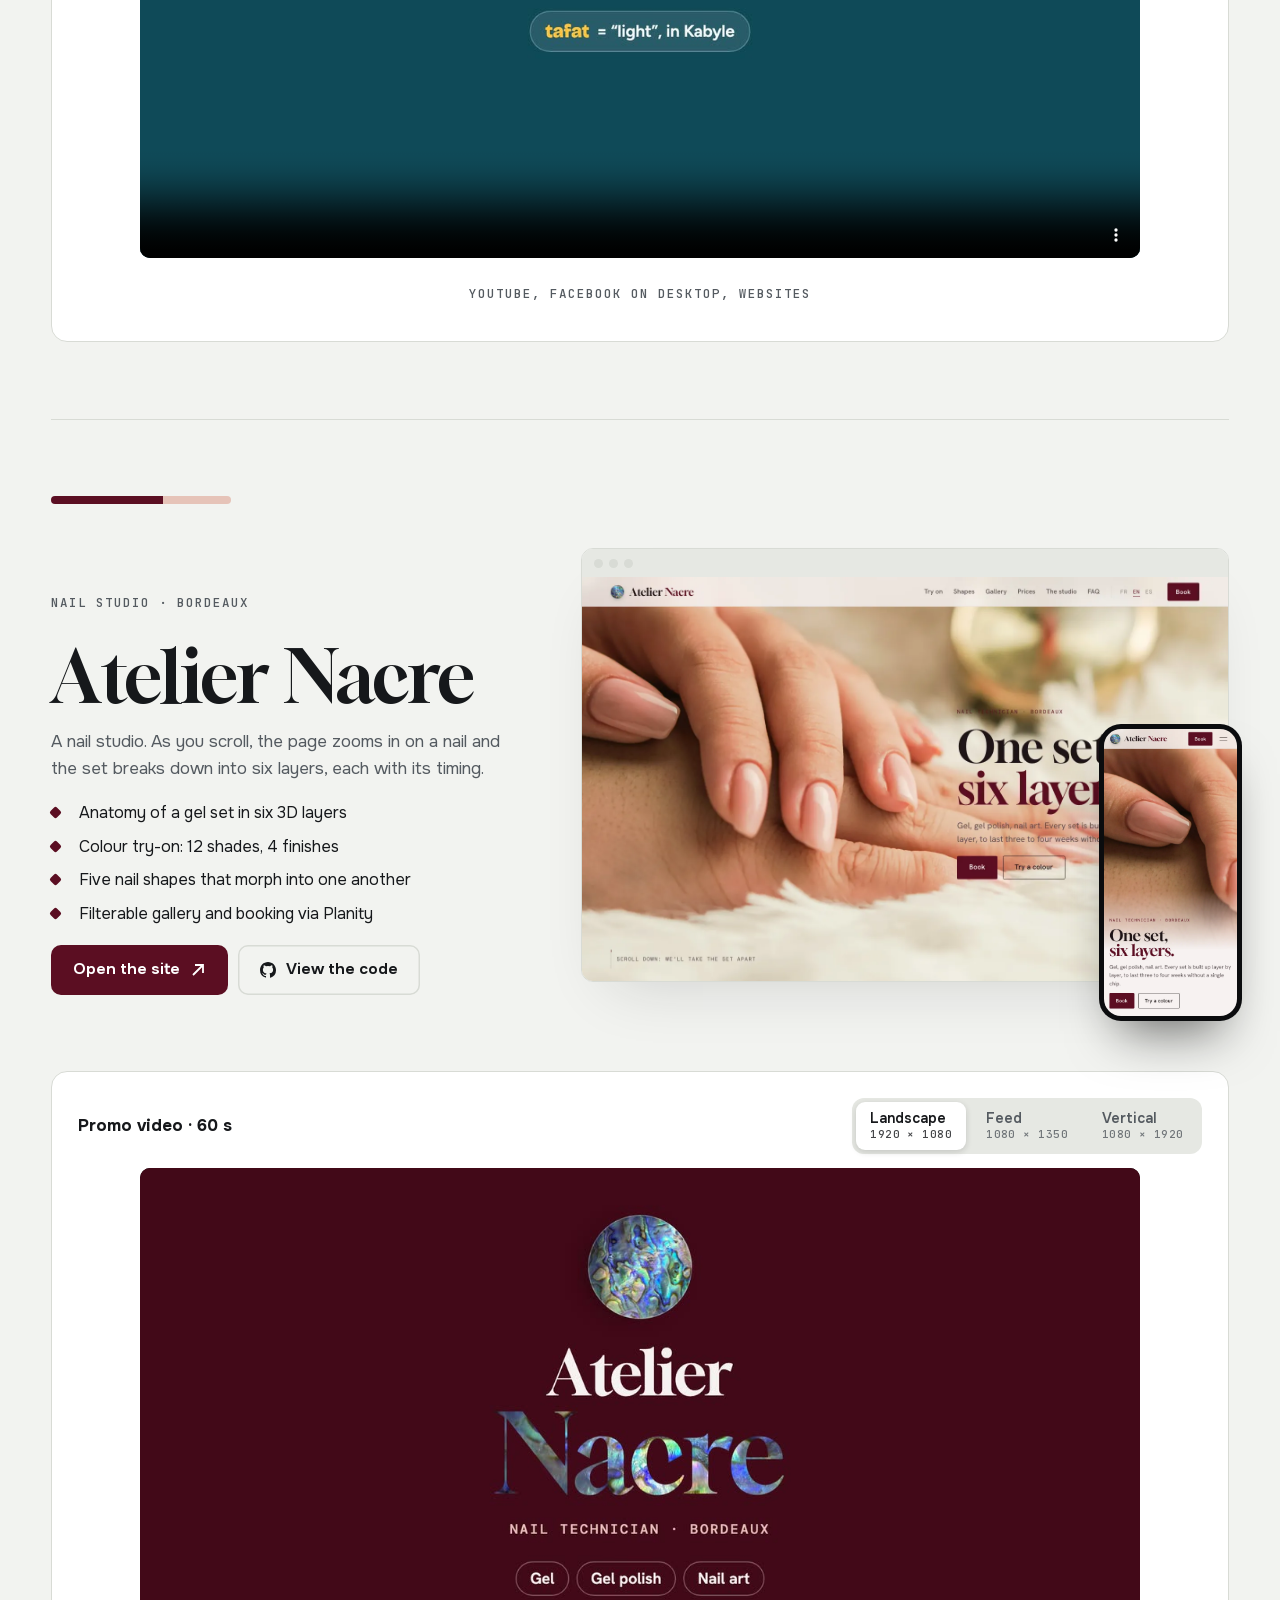
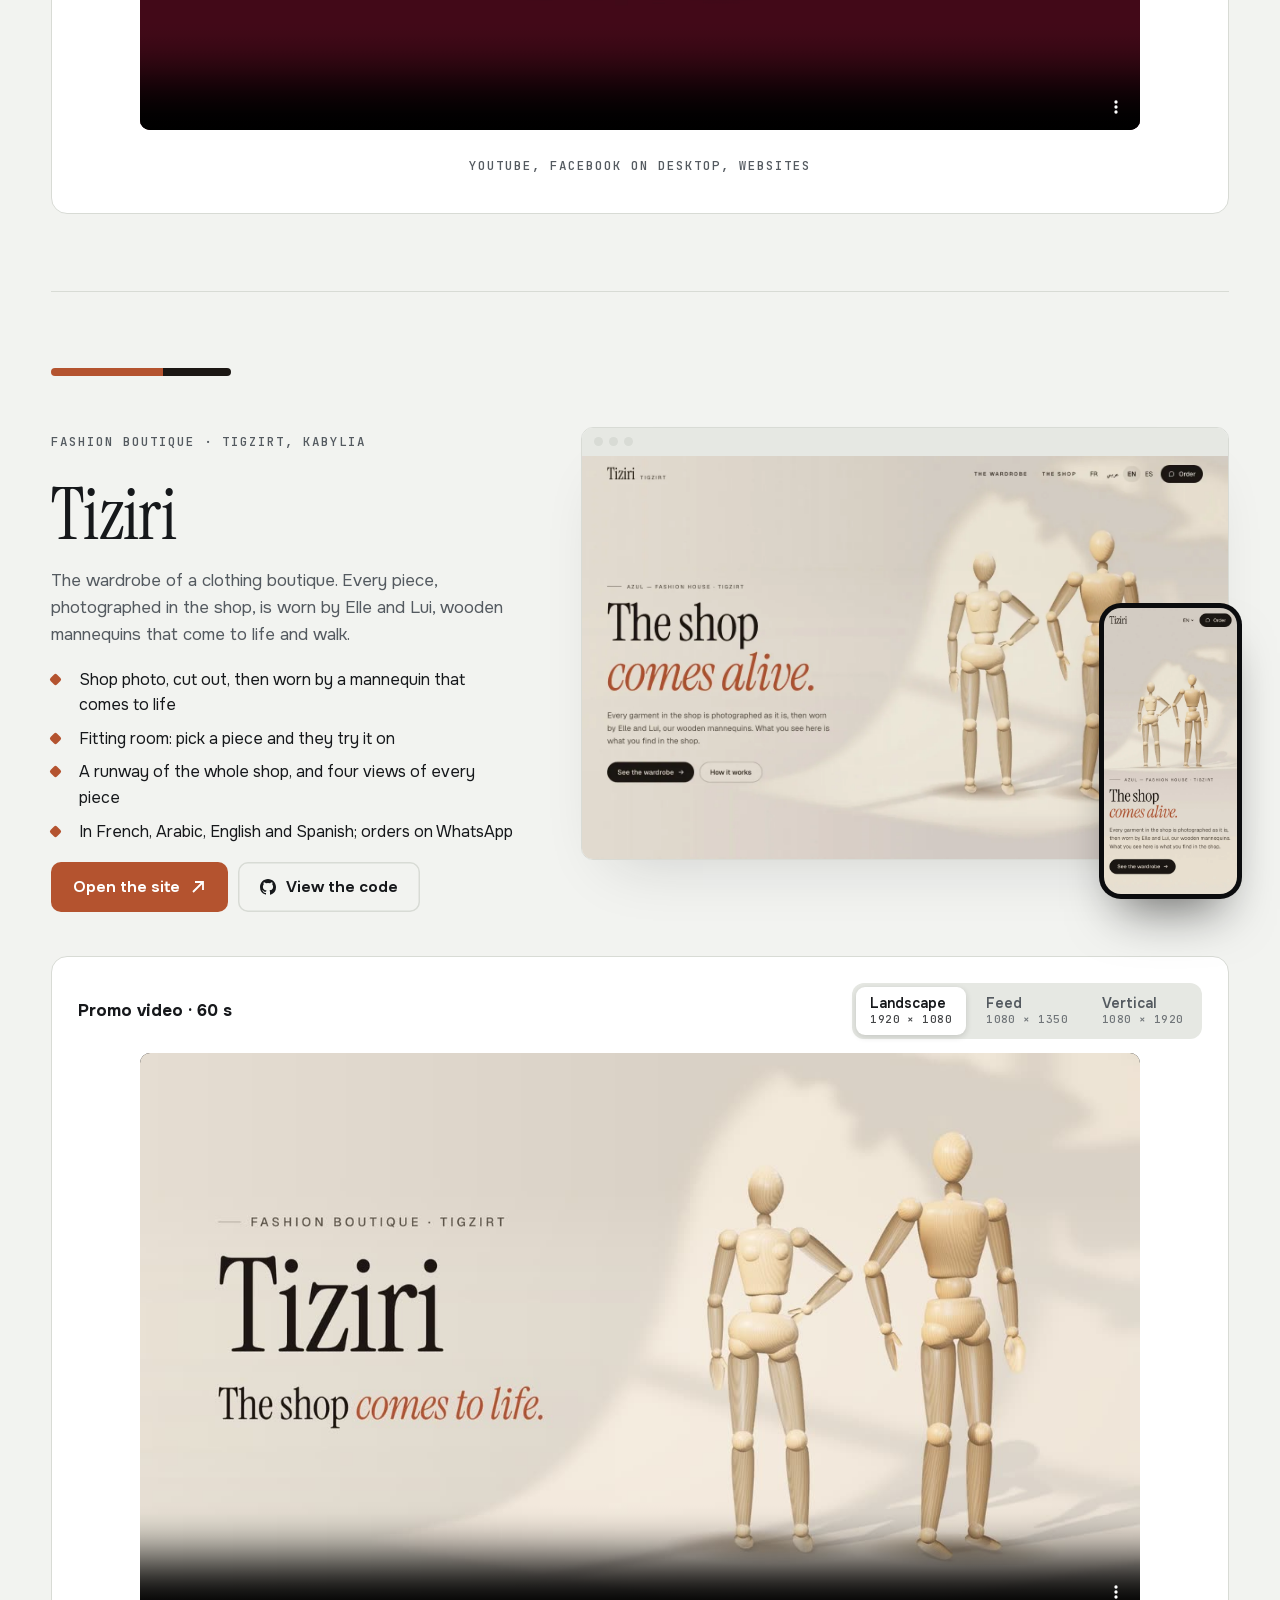
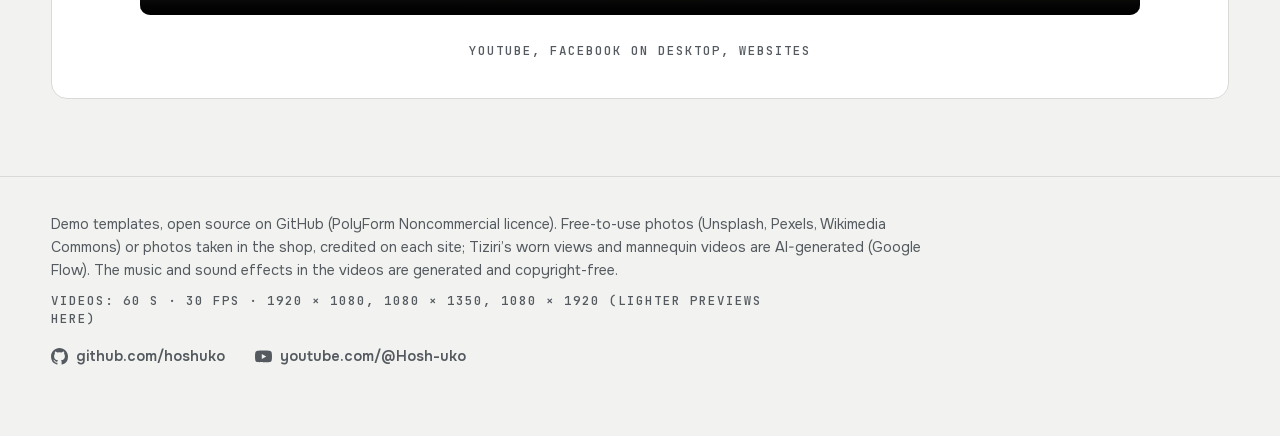
==== commit 62d55592: "Portfolio : ajout de Tiziri (boutique de mode à Tigzirt), quatre maquettes et douze vidéos" ====
--- a/en.html
+++ b/en.html
@@ -6,7 +6,7 @@
 <meta http-equiv="Content-Security-Policy" content="default-src 'none'; script-src 'self'; style-src 'self' 'unsafe-inline'; img-src 'self' data:; font-src 'self'; media-src 'self'; connect-src 'none'; manifest-src 'self'; object-src 'none'; frame-src 'none'; worker-src 'none'; base-uri 'none'; form-action 'none'; upgrade-insecure-requests">
 <meta name="referrer" content="same-origin">
 <title>Storefronts in motion · Hoshuko</title>
-<meta name="description" content="Three showcase website templates with scroll-driven animations, in French, English and Spanish, with their promo videos. Open source on GitHub.">
+<meta name="description" content="Four showcase website templates with scroll-driven animations, in French, English and Spanish, with their promo videos. Open source on GitHub.">
 <meta name="theme-color" content="#F2F3F0">
 <link rel="canonical" href="https://hoshuko.github.io/en.html">
 <link rel="alternate" hreflang="fr" href="https://hoshuko.github.io/">
@@ -16,7 +16,7 @@
 <meta property="og:type" content="website">
 <meta property="og:site_name" content="Hoshuko">
 <meta property="og:title" content="Storefronts in motion · Hoshuko">
-<meta property="og:description" content="Three showcase website templates with scroll-driven animations, in French, English and Spanish, with their promo videos. Open source on GitHub.">
+<meta property="og:description" content="Four showcase website templates with scroll-driven animations, in French, English and Spanish, with their promo videos. Open source on GitHub.">
 <meta property="og:url" content="https://hoshuko.github.io/en.html">
 <meta property="og:image" content="https://hoshuko.github.io/assets/img/og-en.jpg">
 <meta property="og:image:width" content="1200">
@@ -39,13 +39,14 @@
 </header>
 
 <header class="wrap top">
-  <p class="kicker">Portfolio · 3 templates · 9 videos</p>
+  <p class="kicker">Portfolio · 4 templates · 12 videos</p>
   <h1>Storefronts in motion</h1>
-  <p class="intro">Three showcase websites for local businesses, each built around a scroll-driven animation, with promo videos in landscape, 4:5 and vertical formats. Every site is available in French, English and Spanish. Names, addresses, phone numbers and prices are fictional: each template is fully customisable.</p>
+  <p class="intro">Four showcase websites for local businesses, each built around a scroll-driven animation, with promo videos in landscape, 4:5 and vertical formats. Every site is available in French, English and Spanish (Tiziri in Arabic too). Names, addresses, phone numbers and prices are fictional: each template is fully customisable.</p>
   <nav class="jump" aria-label="Jump to a template">
     <a href="#billot" style="--a:#B01F2E;--b:#0F2922"><i aria-hidden="true"></i>Maison Billot</a>
     <a href="#tafat" style="--a:#FFC53D;--b:#0E4A57"><i aria-hidden="true"></i>Tafat</a>
     <a href="#nacre" style="--a:#5B0E22;--b:#E6C3B8"><i aria-hidden="true"></i>Atelier Nacre</a>
+    <a href="#tiziri" style="--a:#B4532F;--b:#EFE7DA"><i aria-hidden="true"></i>Tiziri</a>
   </nav>
 </header>
 
@@ -128,10 +129,36 @@
       <p class="vnote">YouTube, Facebook on desktop, websites</p>
     </section>
   </article>
+  <article class="proj" id="tiziri" data-lang="en" style="--a:#B4532F;--b:#1C1714" aria-labelledby="h-tiziri">
+    <div class="band" aria-hidden="true"></div>
+    <div class="proj-grid">
+      <div class="proj-text">
+        <p class="meta">Fashion boutique · Tigzirt, Kabylia</p>
+        <h2 class="t-tiziri" id="h-tiziri">Tiziri</h2>
+        <p class="pitch">The wardrobe of a clothing boutique. Every piece, photographed in the shop, is worn by Elle and Lui, wooden mannequins that come to life and walk.</p>
+        <ul class="feats"><li>Shop photo, cut out, then worn by a mannequin that comes to life</li><li>Fitting room: pick a piece and they try it on</li><li>A runway of the whole shop, and four views of every piece</li><li>In French, Arabic, English and Spanish; orders on WhatsApp</li></ul>
+        <div class="ctas">
+          <a class="btn" href="tiziri/en/">Open the site <svg viewBox="0 0 16 16" fill="none" stroke="currentColor" stroke-width="1.8" aria-hidden="true"><path d="M5 3h8v8M13 3 3 13"/></svg></a>
+          <a class="btn btn-ghost" href="https://github.com/hoshuko/tiziri" rel="noopener noreferrer"><svg viewBox="0 0 16 16" aria-hidden="true"><path fill="currentColor" d="M8 0C3.58 0 0 3.58 0 8a8 8 0 0 0 5.47 7.59c.4.07.55-.17.55-.38v-1.33c-2.23.48-2.7-1.07-2.7-1.07-.36-.93-.89-1.17-.89-1.17-.73-.5.05-.49.05-.49.8.06 1.23.83 1.23.83.72 1.22 1.87.87 2.33.66.07-.52.28-.87.5-1.07-1.78-.2-3.64-.89-3.64-3.95 0-.87.31-1.59.82-2.15-.08-.2-.36-1.02.08-2.12 0 0 .67-.21 2.2.82a7.6 7.6 0 0 1 4 0c1.53-1.04 2.2-.82 2.2-.82.44 1.1.16 1.92.08 2.12.51.56.82 1.27.82 2.15 0 3.07-1.87 3.75-3.65 3.95.29.25.54.73.54 1.48v2.2c0 .21.15.46.55.38A8 8 0 0 0 16 8c0-4.42-3.58-8-8-8z"/></svg>View the code</a>
+        </div>
+      </div>
+      <figure class="devices" aria-label="The site on desktop and mobile">
+        <div class="browser"><div class="bar-dots" aria-hidden="true"><i></i><i></i><i></i></div><img src="assets/shots/tiziri-desktop-en.webp" alt="Tiziri on desktop" loading="lazy" decoding="async" width="1440" height="900"></div>
+        <div class="phone"><img src="assets/shots/tiziri-mobile-en.webp" alt="Tiziri on mobile" loading="lazy" decoding="async" width="780" height="1688"></div>
+      </figure>
+    </div>
+    <section class="video" aria-label="Promo video · 60 s">
+      <div class="vhead"><b>Promo video · 60 s</b>
+        <div class="vtabs" role="tablist" aria-label="Video format"><button type="button" role="tab" id="tab-tiziri-169" aria-selected="true" data-f="169" data-note="YouTube, Facebook on desktop, websites" data-label="Promo video for Tiziri, landscape format">Landscape<small>1920 × 1080</small></button><button type="button" role="tab" id="tab-tiziri-45" aria-selected="false" data-f="45" data-note="Facebook and Instagram feeds" data-label="Promo video for Tiziri, feed format">Feed<small>1080 × 1350</small></button><button type="button" role="tab" id="tab-tiziri-916" aria-selected="false" data-f="916" data-note="Reels, Stories, WhatsApp Status" data-label="Promo video for Tiziri, vertical format">Vertical<small>1080 × 1920</small></button></div>
+      </div>
+      <div class="vbox" data-f="169"><video controls playsinline preload="none" poster="assets/video/tiziri-169-en.jpg" src="assets/video/tiziri-169-en.mp4" aria-label="Promo video for Tiziri, landscape format"></video></div>
+      <p class="vnote">YouTube, Facebook on desktop, websites</p>
+    </section>
+  </article>
 </main>
 
 <footer class="wrap">
-  <p>Demo templates, open source on GitHub (PolyForm Noncommercial licence). Free-to-use photos (Unsplash, Pexels, Wikimedia Commons), credited on each site. The music and sound effects in the videos are generated and copyright-free.</p>
+  <p>Demo templates, open source on GitHub (PolyForm Noncommercial licence). Free-to-use photos (Unsplash, Pexels, Wikimedia Commons) or photos taken in the shop, credited on each site; Tiziri’s worn views and mannequin videos are AI-generated (Google Flow). The music and sound effects in the videos are generated and copyright-free.</p>
   <p class="spec">Videos: 60 s · 30 fps · 1920 × 1080, 1080 × 1350, 1080 × 1920 (lighter previews here)</p>
   <p class="foot-links"><a href="https://github.com/hoshuko" rel="noopener noreferrer"><svg viewBox="0 0 16 16" aria-hidden="true"><path fill="currentColor" d="M8 0C3.58 0 0 3.58 0 8a8 8 0 0 0 5.47 7.59c.4.07.55-.17.55-.38v-1.33c-2.23.48-2.7-1.07-2.7-1.07-.36-.93-.89-1.17-.89-1.17-.73-.5.05-.49.05-.49.8.06 1.23.83 1.23.83.72 1.22 1.87.87 2.33.66.07-.52.28-.87.5-1.07-1.78-.2-3.64-.89-3.64-3.95 0-.87.31-1.59.82-2.15-.08-.2-.36-1.02.08-2.12 0 0 .67-.21 2.2.82a7.6 7.6 0 0 1 4 0c1.53-1.04 2.2-.82 2.2-.82.44 1.1.16 1.92.08 2.12.51.56.82 1.27.82 2.15 0 3.07-1.87 3.75-3.65 3.95.29.25.54.73.54 1.48v2.2c0 .21.15.46.55.38A8 8 0 0 0 16 8c0-4.42-3.58-8-8-8z"/></svg>github.com/hoshuko</a><a href="https://www.youtube.com/@Hosh-uko" rel="noopener noreferrer"><svg viewBox="0 0 24 24" aria-hidden="true"><path fill="currentColor" d="M23.5 6.2a3 3 0 0 0-2.1-2.1C19.5 3.6 12 3.6 12 3.6s-7.5 0-9.4.5A3 3 0 0 0 .5 6.2 31 31 0 0 0 0 12a31 31 0 0 0 .5 5.8 3 3 0 0 0 2.1 2.1c1.9.5 9.4.5 9.4.5s7.5 0 9.4-.5a3 3 0 0 0 2.1-2.1A31 31 0 0 0 24 12a31 31 0 0 0-.5-5.8zM9.6 15.6V8.4l6.3 3.6-6.3 3.6z"/></svg>youtube.com/@Hosh-uko</a></p>
 </footer>
--- a/assets/css/style.css
+++ b/assets/css/style.css
@@ -143,6 +143,24 @@
   font-weight: 700 800;
   font-display: swap;
   src: url(../fonts/syne-normal-latin.woff2) format('woff2');
+  unicode-range: U+0000-00FF, U+0131, U+0152-0153, U+02BB-02BC, U+02C6, U+02DA, U+02DC, U+0304, U+0308, U+0329, U+2000-206F, U+20AC, U+2122, U+2191, U+2193, U+2212, U+2215, U+FEFF, U+FFFD;
+}
+/* latin-ext */
+@font-face {
+  font-family: 'Instrument Serif';
+  font-style: normal;
+  font-weight: 400;
+  font-display: swap;
+  src: url(../fonts/instrument-serif-normal-latin-ext.woff2) format('woff2');
+  unicode-range: U+0100-02BA, U+02BD-02C5, U+02C7-02CC, U+02CE-02D7, U+02DD-02FF, U+0304, U+0308, U+0329, U+1D00-1DBF, U+1E00-1E9F, U+1EF2-1EFF, U+2020, U+20A0-20AB, U+20AD-20C0, U+2113, U+2C60-2C7F, U+A720-A7FF;
+}
+/* latin */
+@font-face {
+  font-family: 'Instrument Serif';
+  font-style: normal;
+  font-weight: 400;
+  font-display: swap;
+  src: url(../fonts/instrument-serif-normal-latin.woff2) format('woff2');
   unicode-range: U+0000-00FF, U+0131, U+0152-0153, U+02BB-02BC, U+02C6, U+02DA, U+02DC, U+0304, U+0308, U+0329, U+2000-206F, U+20AC, U+2122, U+2191, U+2193, U+2212, U+2215, U+FEFF, U+FFFD;
 }
 :root {
@@ -202,6 +220,7 @@
 .t-billot span { font-style: normal; }
 .t-tafat { font-family: 'Bricolage Grotesque', sans-serif; font-weight: 800; font-variation-settings: 'wdth' 80, 'opsz' 96; letter-spacing: -.03em; }
 .t-nacre { font-family: 'Gloock', Georgia, serif; }
+.t-tiziri { font-family: 'Instrument Serif', Georgia, serif; font-weight: 400; letter-spacing: -.01em; }
 .pitch { margin: 0; color: var(--ink-2); max-width: 52ch; }
 .feats { margin: 0; padding: 0; list-style: none; display: grid; gap: 8px; }
 .feats li { display: grid; grid-template-columns: 18px 1fr; gap: 10px; align-items: baseline; font-size: 16px; }
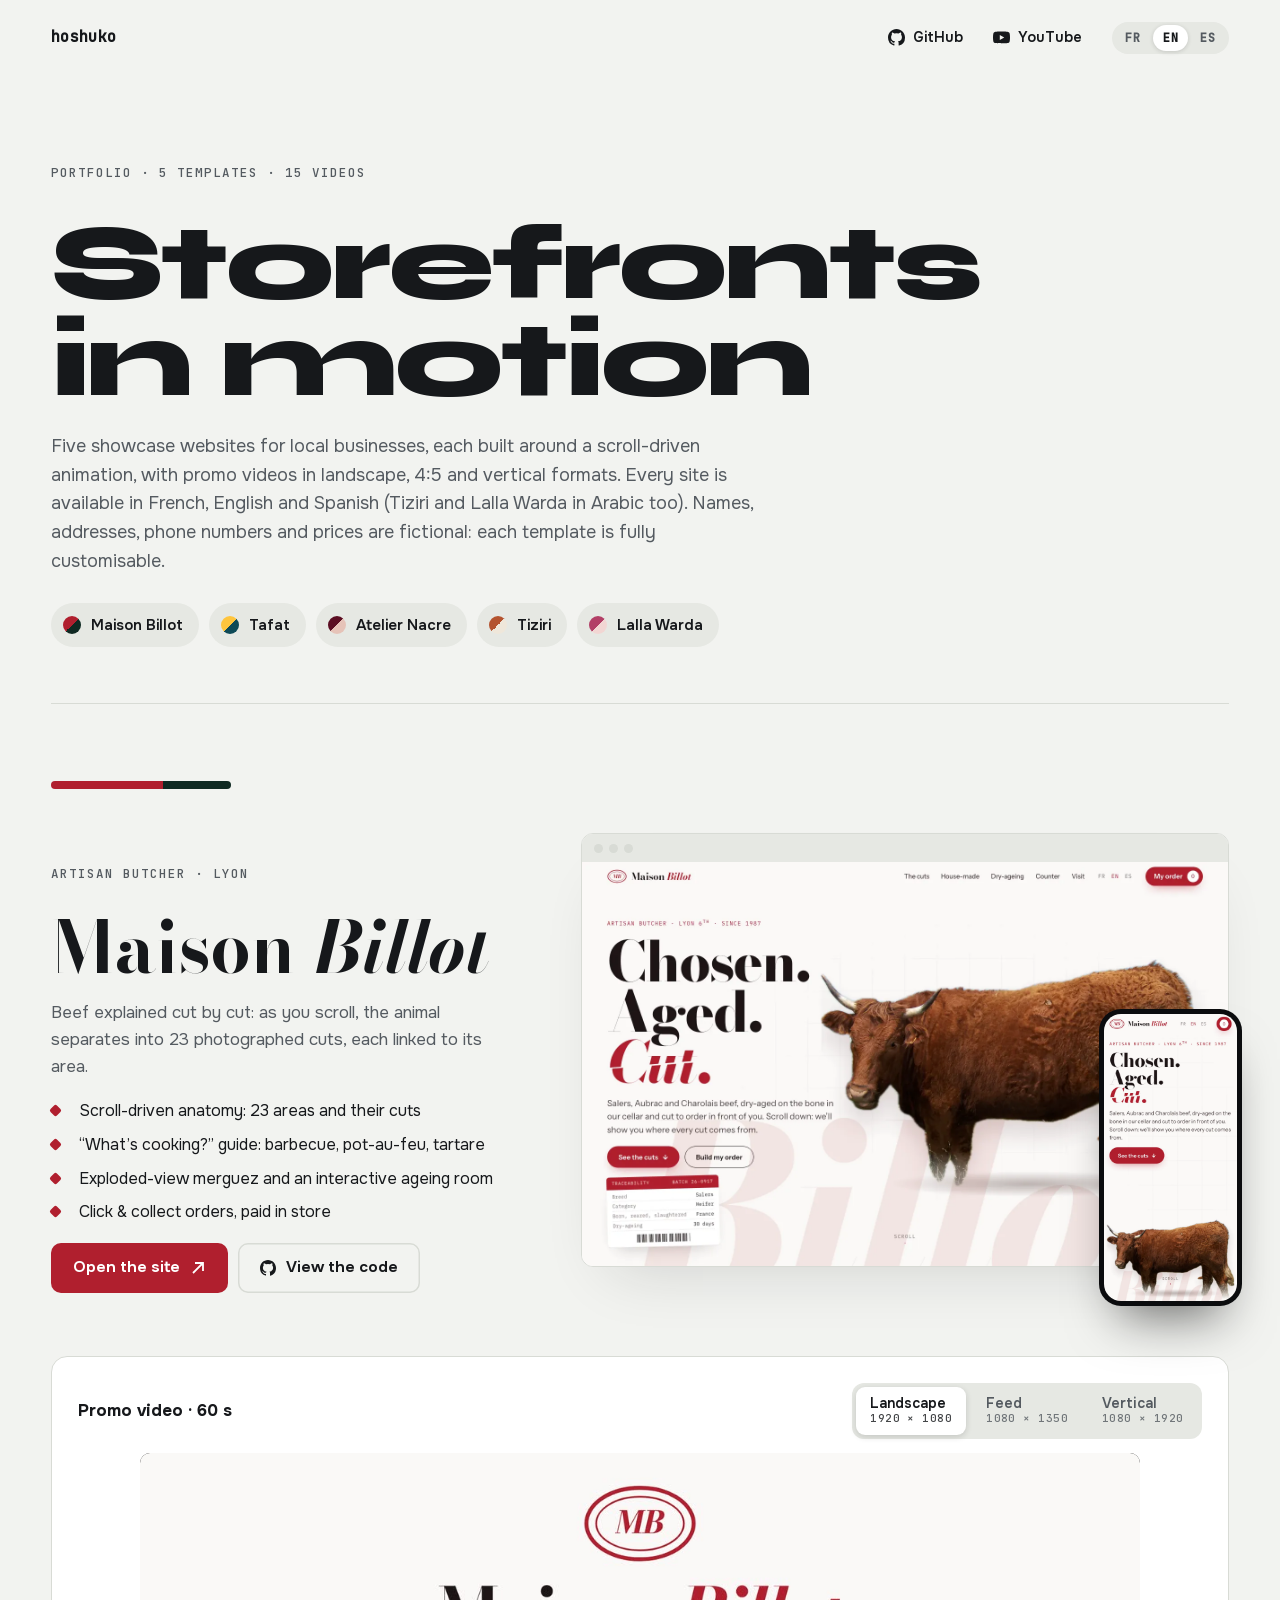
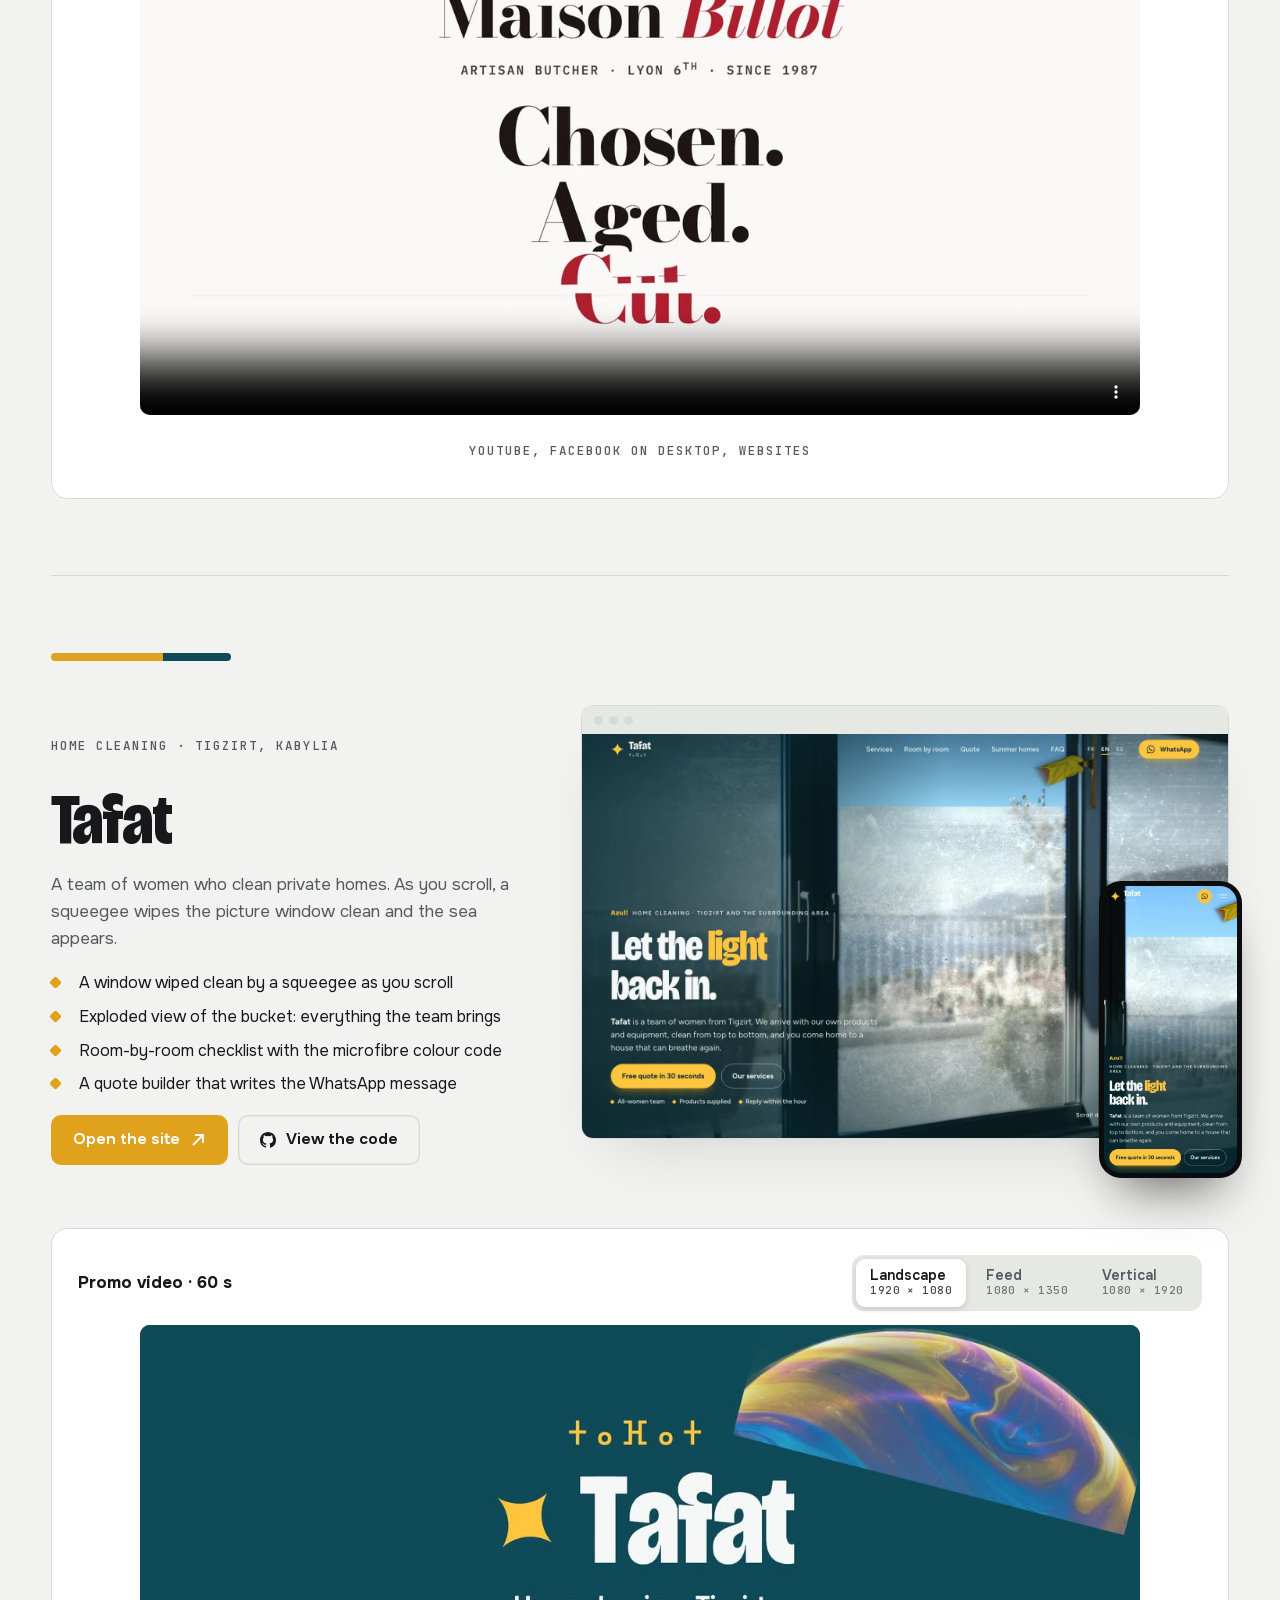
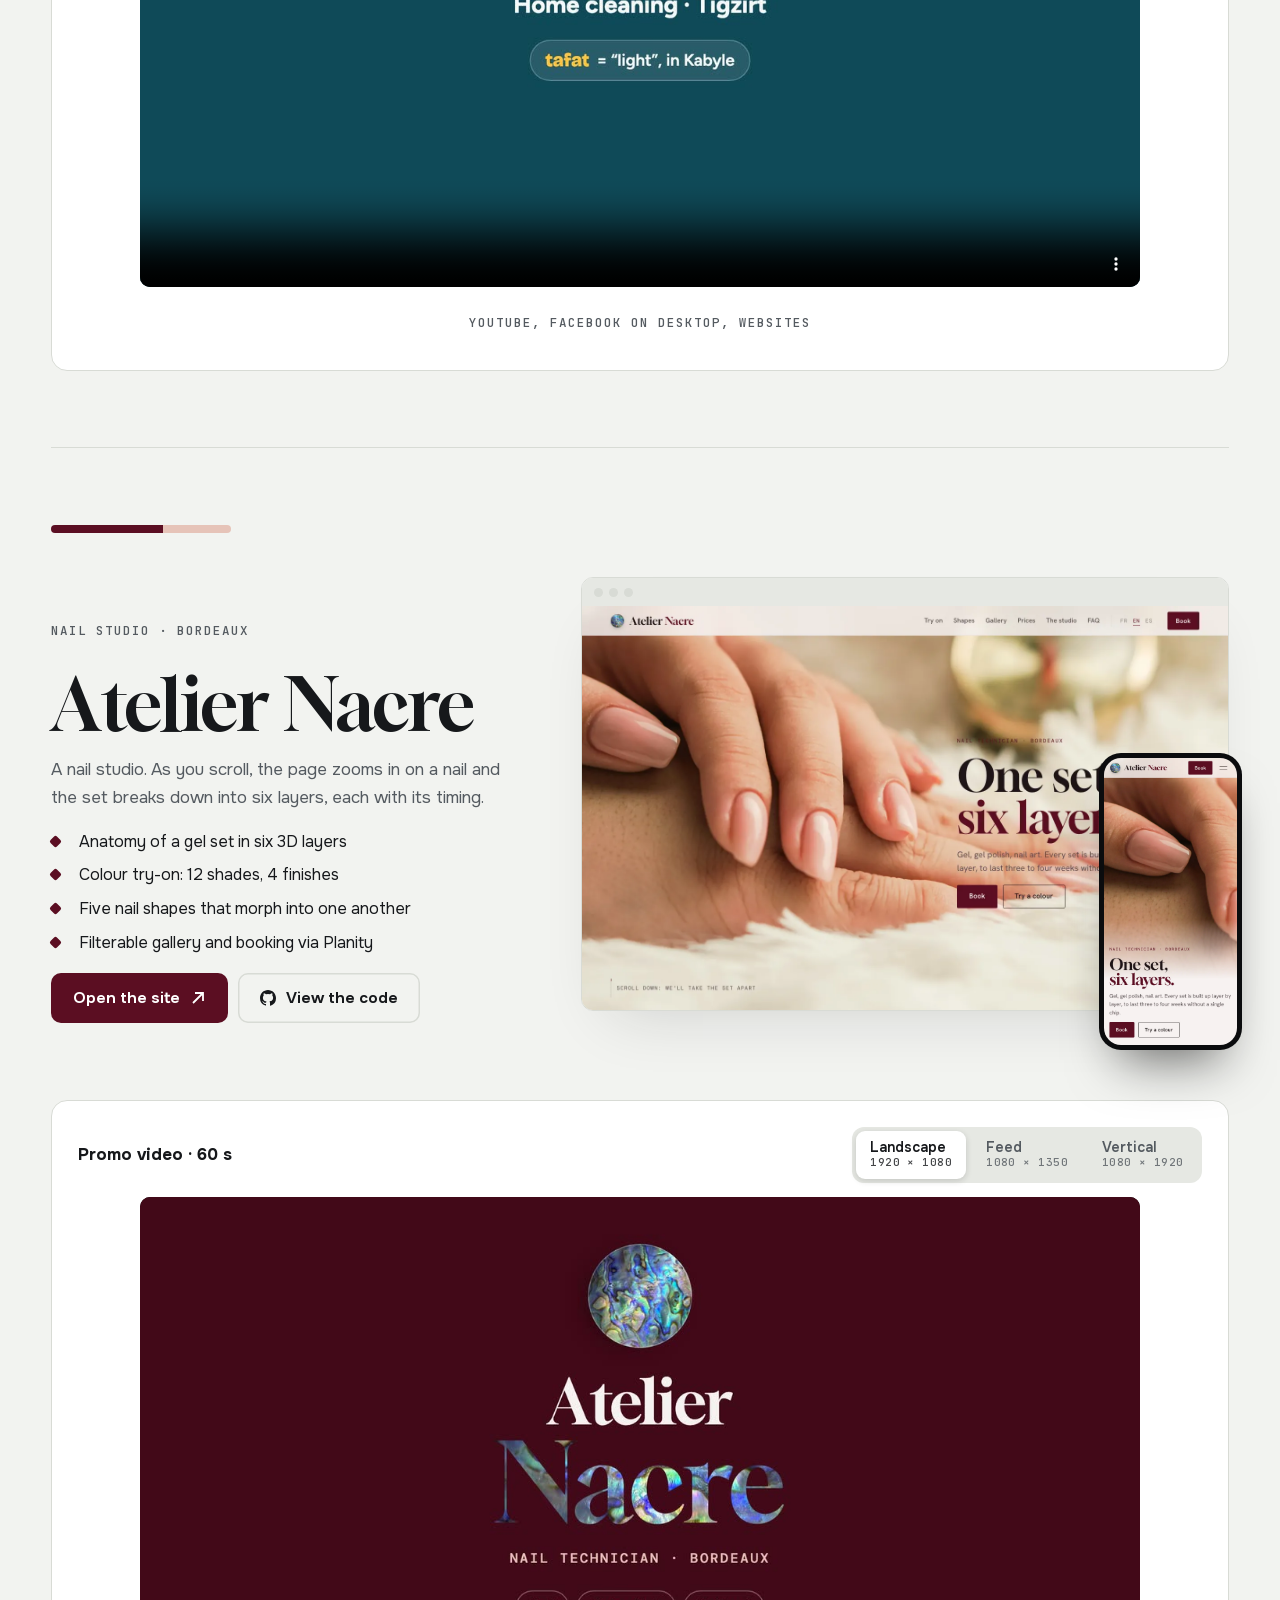
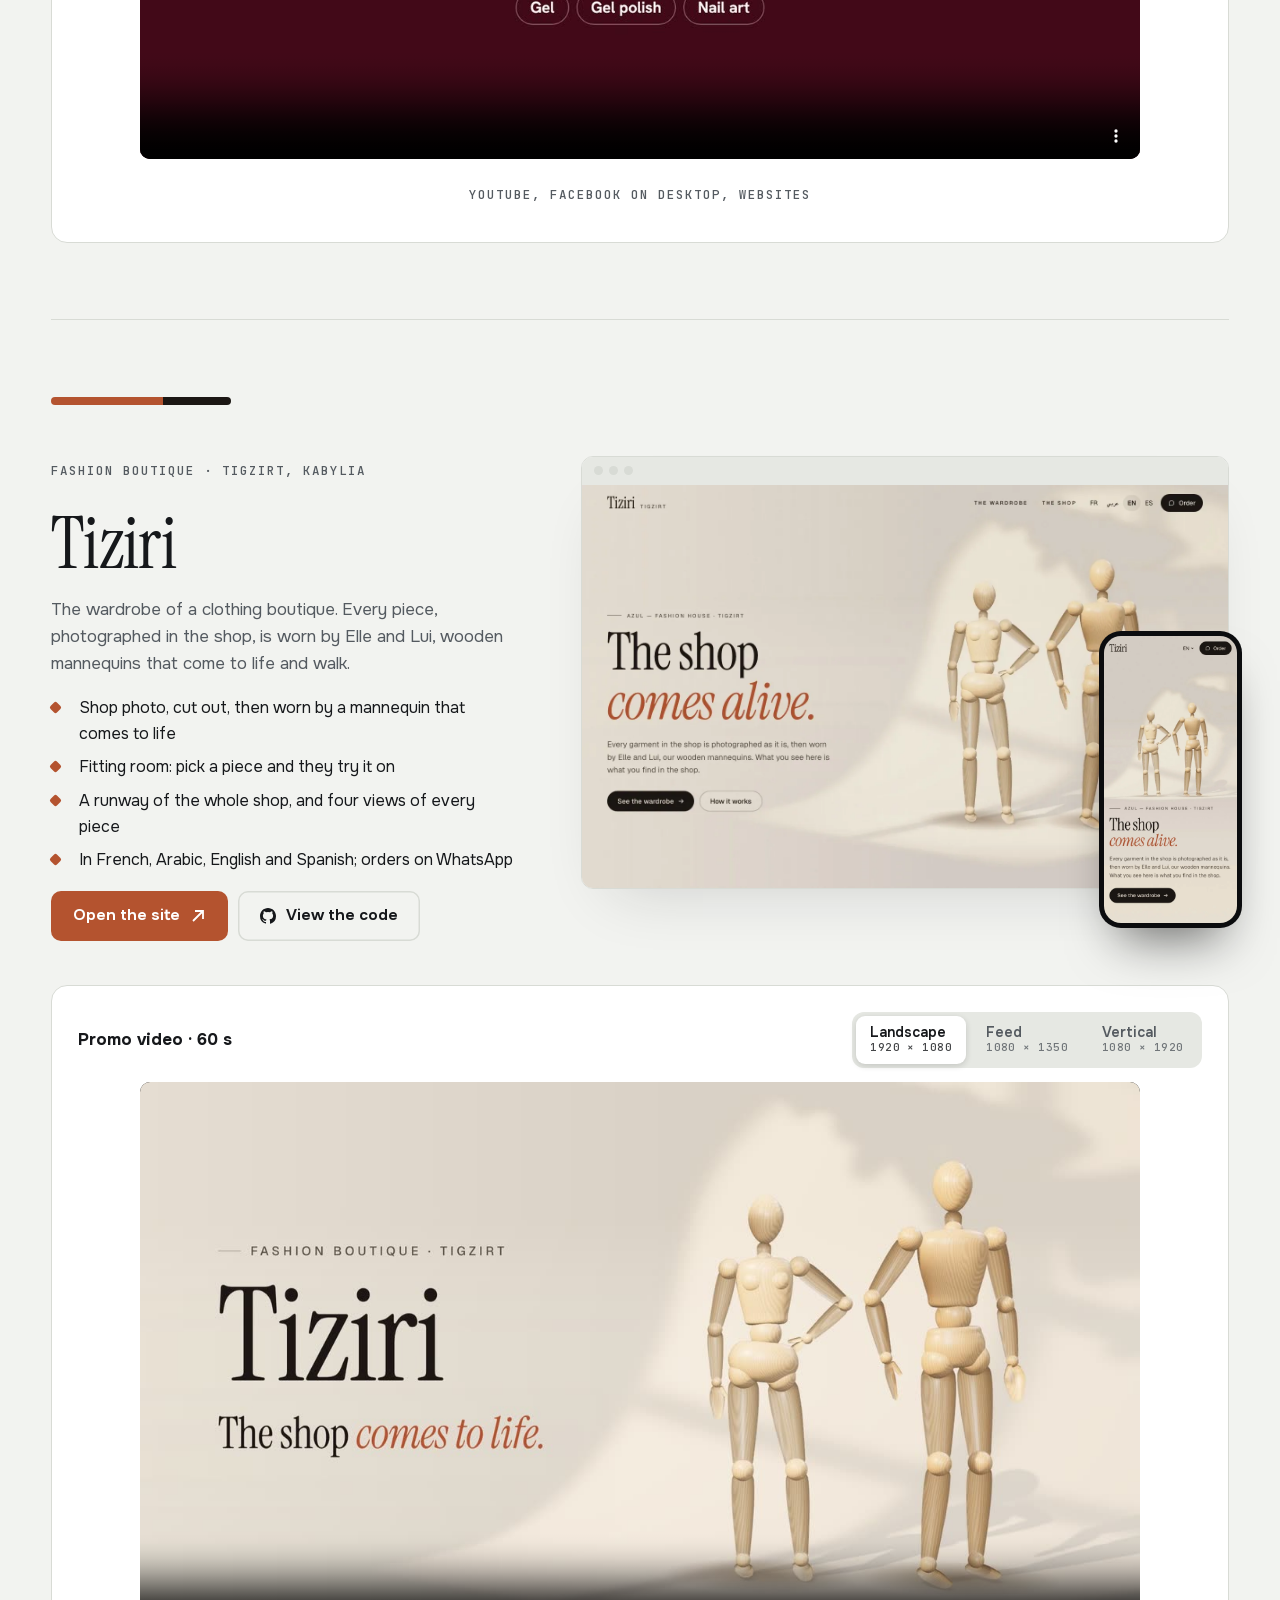
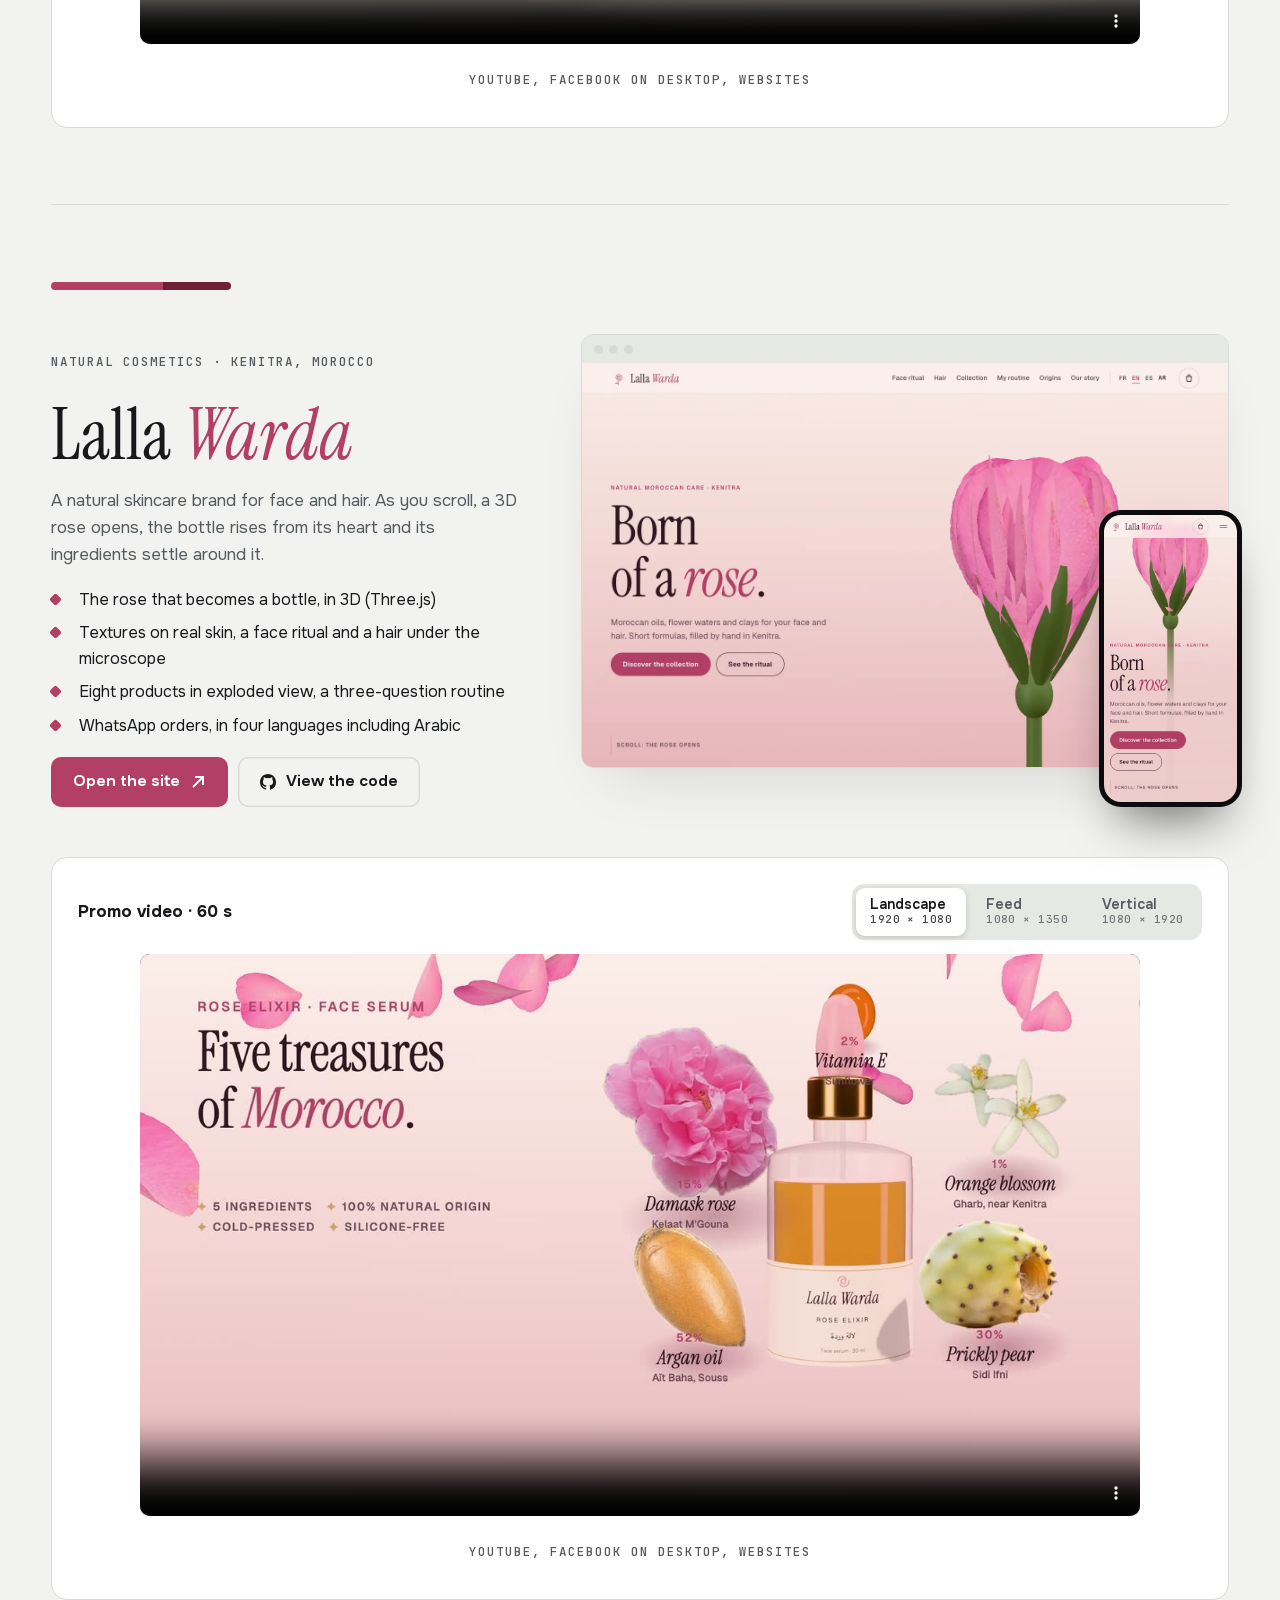
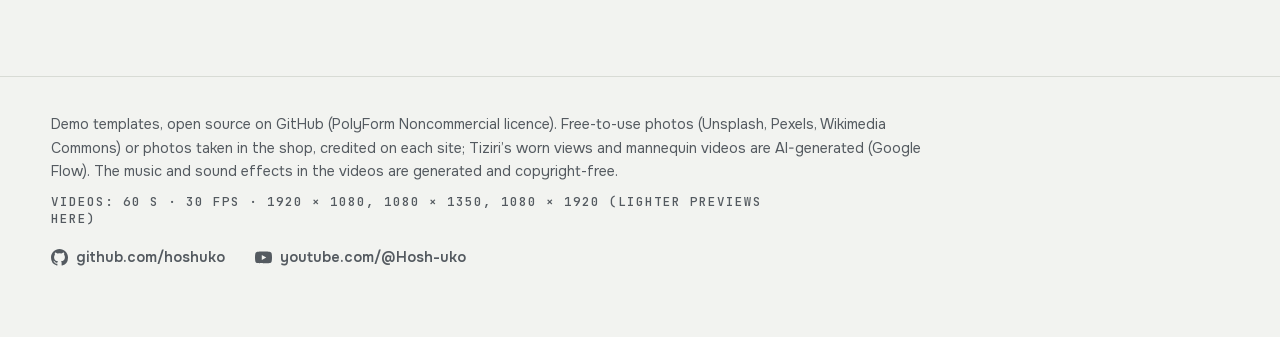
==== commit 718548d9: "Portfolio : ajout de Lalla Warda (cosmétiques naturels à Kénitra), cinq maquettes et quinze vidéos" ====
--- a/en.html
+++ b/en.html
@@ -6,7 +6,7 @@
 <meta http-equiv="Content-Security-Policy" content="default-src 'none'; script-src 'self'; style-src 'self' 'unsafe-inline'; img-src 'self' data:; font-src 'self'; media-src 'self'; connect-src 'none'; manifest-src 'self'; object-src 'none'; frame-src 'none'; worker-src 'none'; base-uri 'none'; form-action 'none'; upgrade-insecure-requests">
 <meta name="referrer" content="same-origin">
 <title>Storefronts in motion · Hoshuko</title>
-<meta name="description" content="Four showcase website templates with scroll-driven animations, in French, English and Spanish, with their promo videos. Open source on GitHub.">
+<meta name="description" content="Five showcase website templates with scroll-driven animations, in French, English and Spanish, with their promo videos. Open source on GitHub.">
 <meta name="theme-color" content="#F2F3F0">
 <link rel="canonical" href="https://hoshuko.github.io/en.html">
 <link rel="alternate" hreflang="fr" href="https://hoshuko.github.io/">
@@ -16,7 +16,7 @@
 <meta property="og:type" content="website">
 <meta property="og:site_name" content="Hoshuko">
 <meta property="og:title" content="Storefronts in motion · Hoshuko">
-<meta property="og:description" content="Four showcase website templates with scroll-driven animations, in French, English and Spanish, with their promo videos. Open source on GitHub.">
+<meta property="og:description" content="Five showcase website templates with scroll-driven animations, in French, English and Spanish, with their promo videos. Open source on GitHub.">
 <meta property="og:url" content="https://hoshuko.github.io/en.html">
 <meta property="og:image" content="https://hoshuko.github.io/assets/img/og-en.jpg">
 <meta property="og:image:width" content="1200">
@@ -39,14 +39,15 @@
 </header>
 
 <header class="wrap top">
-  <p class="kicker">Portfolio · 4 templates · 12 videos</p>
+  <p class="kicker">Portfolio · 5 templates · 15 videos</p>
   <h1>Storefronts in motion</h1>
-  <p class="intro">Four showcase websites for local businesses, each built around a scroll-driven animation, with promo videos in landscape, 4:5 and vertical formats. Every site is available in French, English and Spanish (Tiziri in Arabic too). Names, addresses, phone numbers and prices are fictional: each template is fully customisable.</p>
+  <p class="intro">Five showcase websites for local businesses, each built around a scroll-driven animation, with promo videos in landscape, 4:5 and vertical formats. Every site is available in French, English and Spanish (Tiziri and Lalla Warda in Arabic too). Names, addresses, phone numbers and prices are fictional: each template is fully customisable.</p>
   <nav class="jump" aria-label="Jump to a template">
     <a href="#billot" style="--a:#B01F2E;--b:#0F2922"><i aria-hidden="true"></i>Maison Billot</a>
     <a href="#tafat" style="--a:#FFC53D;--b:#0E4A57"><i aria-hidden="true"></i>Tafat</a>
     <a href="#nacre" style="--a:#5B0E22;--b:#E6C3B8"><i aria-hidden="true"></i>Atelier Nacre</a>
     <a href="#tiziri" style="--a:#B4532F;--b:#EFE7DA"><i aria-hidden="true"></i>Tiziri</a>
+    <a href="#warda" style="--a:#B23F66;--b:#F2D6D3"><i aria-hidden="true"></i>Lalla Warda</a>
   </nav>
 </header>
 
@@ -155,6 +156,32 @@
       <p class="vnote">YouTube, Facebook on desktop, websites</p>
     </section>
   </article>
+  <article class="proj" id="warda" data-lang="en" style="--a:#B23F66;--b:#6E1F3A" aria-labelledby="h-warda">
+    <div class="band" aria-hidden="true"></div>
+    <div class="proj-grid">
+      <div class="proj-text">
+        <p class="meta">Natural cosmetics · Kenitra, Morocco</p>
+        <h2 class="t-warda" id="h-warda">Lalla <i>Warda</i></h2>
+        <p class="pitch">A natural skincare brand for face and hair. As you scroll, a 3D rose opens, the bottle rises from its heart and its ingredients settle around it.</p>
+        <ul class="feats"><li>The rose that becomes a bottle, in 3D (Three.js)</li><li>Textures on real skin, a face ritual and a hair under the microscope</li><li>Eight products in exploded view, a three-question routine</li><li>WhatsApp orders, in four languages including Arabic</li></ul>
+        <div class="ctas">
+          <a class="btn" href="lalla-warda/en.html">Open the site <svg viewBox="0 0 16 16" fill="none" stroke="currentColor" stroke-width="1.8" aria-hidden="true"><path d="M5 3h8v8M13 3 3 13"/></svg></a>
+          <a class="btn btn-ghost" href="https://github.com/hoshuko/lalla-warda" rel="noopener noreferrer"><svg viewBox="0 0 16 16" aria-hidden="true"><path fill="currentColor" d="M8 0C3.58 0 0 3.58 0 8a8 8 0 0 0 5.47 7.59c.4.07.55-.17.55-.38v-1.33c-2.23.48-2.7-1.07-2.7-1.07-.36-.93-.89-1.17-.89-1.17-.73-.5.05-.49.05-.49.8.06 1.23.83 1.23.83.72 1.22 1.87.87 2.33.66.07-.52.28-.87.5-1.07-1.78-.2-3.64-.89-3.64-3.95 0-.87.31-1.59.82-2.15-.08-.2-.36-1.02.08-2.12 0 0 .67-.21 2.2.82a7.6 7.6 0 0 1 4 0c1.53-1.04 2.2-.82 2.2-.82.44 1.1.16 1.92.08 2.12.51.56.82 1.27.82 2.15 0 3.07-1.87 3.75-3.65 3.95.29.25.54.73.54 1.48v2.2c0 .21.15.46.55.38A8 8 0 0 0 16 8c0-4.42-3.58-8-8-8z"/></svg>View the code</a>
+        </div>
+      </div>
+      <figure class="devices" aria-label="The site on desktop and mobile">
+        <div class="browser"><div class="bar-dots" aria-hidden="true"><i></i><i></i><i></i></div><img src="assets/shots/warda-desktop-en.webp" alt="Lalla Warda on desktop" loading="lazy" decoding="async" width="1440" height="900"></div>
+        <div class="phone"><img src="assets/shots/warda-mobile-en.webp" alt="Lalla Warda on mobile" loading="lazy" decoding="async" width="780" height="1688"></div>
+      </figure>
+    </div>
+    <section class="video" aria-label="Promo video · 60 s">
+      <div class="vhead"><b>Promo video · 60 s</b>
+        <div class="vtabs" role="tablist" aria-label="Video format"><button type="button" role="tab" id="tab-warda-169" aria-selected="true" data-f="169" data-note="YouTube, Facebook on desktop, websites" data-label="Promo video for Lalla Warda, landscape format">Landscape<small>1920 × 1080</small></button><button type="button" role="tab" id="tab-warda-45" aria-selected="false" data-f="45" data-note="Facebook and Instagram feeds" data-label="Promo video for Lalla Warda, feed format">Feed<small>1080 × 1350</small></button><button type="button" role="tab" id="tab-warda-916" aria-selected="false" data-f="916" data-note="Reels, Stories, WhatsApp Status" data-label="Promo video for Lalla Warda, vertical format">Vertical<small>1080 × 1920</small></button></div>
+      </div>
+      <div class="vbox" data-f="169"><video controls playsinline preload="none" poster="assets/video/warda-169-en.jpg" src="assets/video/warda-169-en.mp4" aria-label="Promo video for Lalla Warda, landscape format"></video></div>
+      <p class="vnote">YouTube, Facebook on desktop, websites</p>
+    </section>
+  </article>
 </main>
 
 <footer class="wrap">
--- a/assets/css/style.css
+++ b/assets/css/style.css
@@ -161,6 +161,24 @@
   font-weight: 400;
   font-display: swap;
   src: url(../fonts/instrument-serif-normal-latin.woff2) format('woff2');
+  unicode-range: U+0000-00FF, U+0131, U+0152-0153, U+02BB-02BC, U+02C6, U+02DA, U+02DC, U+0304, U+0308, U+0329, U+2000-206F, U+20AC, U+2122, U+2191, U+2193, U+2212, U+2215, U+FEFF, U+FFFD;
+}
+/* latin-ext */
+@font-face {
+  font-family: 'Instrument Serif';
+  font-style: italic;
+  font-weight: 400;
+  font-display: swap;
+  src: url(../fonts/instrument-serif-italic-latin-ext.woff2) format('woff2');
+  unicode-range: U+0100-02BA, U+02BD-02C5, U+02C7-02CC, U+02CE-02D7, U+02DD-02FF, U+0304, U+0308, U+0329, U+1D00-1DBF, U+1E00-1E9F, U+1EF2-1EFF, U+2020, U+20A0-20AB, U+20AD-20C0, U+2113, U+2C60-2C7F, U+A720-A7FF;
+}
+/* latin */
+@font-face {
+  font-family: 'Instrument Serif';
+  font-style: italic;
+  font-weight: 400;
+  font-display: swap;
+  src: url(../fonts/instrument-serif-italic-latin.woff2) format('woff2');
   unicode-range: U+0000-00FF, U+0131, U+0152-0153, U+02BB-02BC, U+02C6, U+02DA, U+02DC, U+0304, U+0308, U+0329, U+2000-206F, U+20AC, U+2122, U+2191, U+2193, U+2212, U+2215, U+FEFF, U+FFFD;
 }
 :root {
@@ -221,6 +239,8 @@
 .t-tafat { font-family: 'Bricolage Grotesque', sans-serif; font-weight: 800; font-variation-settings: 'wdth' 80, 'opsz' 96; letter-spacing: -.03em; }
 .t-nacre { font-family: 'Gloock', Georgia, serif; }
 .t-tiziri { font-family: 'Instrument Serif', Georgia, serif; font-weight: 400; letter-spacing: -.01em; }
+.t-warda { font-family: 'Instrument Serif', Georgia, serif; font-weight: 400; }
+.t-warda i { color: var(--a); }
 .pitch { margin: 0; color: var(--ink-2); max-width: 52ch; }
 .feats { margin: 0; padding: 0; list-style: none; display: grid; gap: 8px; }
 .feats li { display: grid; grid-template-columns: 18px 1fr; gap: 10px; align-items: baseline; font-size: 16px; }
